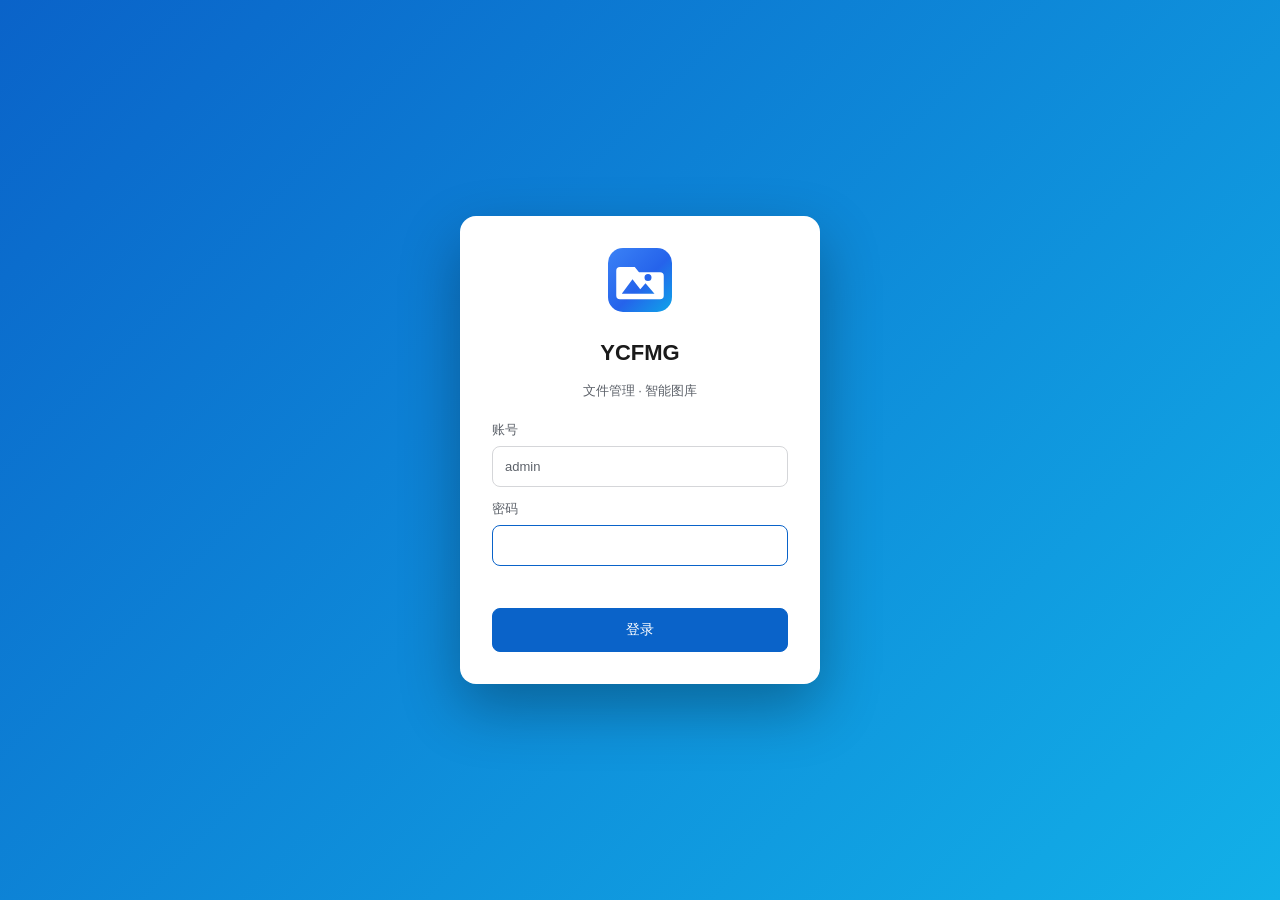
==== web/index.html @ 8258445b "release: YCFMG fmg2609.001 文件管理 + 智能图库单体应用： - Windows 式资源管理器（多选/右键/拖拽/快捷键/回收站） - 以图搜图（pHash+dHash+aH" ====
<!DOCTYPE html>
<html lang="zh-CN">
<head>
<meta charset="utf-8">
<meta name="viewport" content="width=device-width,initial-scale=1">
<meta name="color-scheme" content="light dark">
<title>YCFMG · 文件管理 + 智能图库</title>
<link rel="icon" href="img/logo.svg" type="image/svg+xml">
<link rel="stylesheet" href="css/app.css">
</head>
<body>
<svg style="display:none" xmlns="http://www.w3.org/2000/svg">
  <symbol id="i-back" viewBox="0 0 24 24"><path d="M15 5l-7 7 7 7" fill="none" stroke="currentColor" stroke-width="2" stroke-linecap="round" stroke-linejoin="round"/></symbol>
  <symbol id="i-fwd" viewBox="0 0 24 24"><path d="M9 5l7 7-7 7" fill="none" stroke="currentColor" stroke-width="2" stroke-linecap="round" stroke-linejoin="round"/></symbol>
  <symbol id="i-up" viewBox="0 0 24 24"><path d="M12 19V5M5 12l7-7 7 7" fill="none" stroke="currentColor" stroke-width="2" stroke-linecap="round" stroke-linejoin="round"/></symbol>
  <symbol id="i-refresh" viewBox="0 0 24 24"><path d="M20 12a8 8 0 1 1-2.3-5.6M20 4v5h-5" fill="none" stroke="currentColor" stroke-width="2" stroke-linecap="round" stroke-linejoin="round"/></symbol>
  <symbol id="i-folder" viewBox="0 0 24 24"><path d="M3 7a2 2 0 0 1 2-2h4l2 2h8a2 2 0 0 1 2 2v9a2 2 0 0 1-2 2H5a2 2 0 0 1-2-2z" fill="currentColor"/></symbol>
  <symbol id="i-file" viewBox="0 0 24 24"><path d="M6 2h8l5 5v15H6z" fill="currentColor" opacity=".85"/></symbol>
  <symbol id="i-image" viewBox="0 0 24 24"><rect x="3" y="4" width="18" height="16" rx="2" fill="currentColor" opacity=".8"/><circle cx="9" cy="10" r="2" fill="#fff"/><path d="M5 18l5-6 4 4 2-2 3 4z" fill="#fff"/></symbol>
  <symbol id="i-search" viewBox="0 0 24 24"><circle cx="11" cy="11" r="6" fill="none" stroke="currentColor" stroke-width="2"/><path d="M16 16l5 5" stroke="currentColor" stroke-width="2" stroke-linecap="round"/></symbol>
  <symbol id="i-upload" viewBox="0 0 24 24"><path d="M12 17V5M7 10l5-5 5 5M5 20h14" fill="none" stroke="currentColor" stroke-width="2" stroke-linecap="round" stroke-linejoin="round"/></symbol>
  <symbol id="i-download" viewBox="0 0 24 24"><path d="M12 4v12M7 11l5 5 5-5M5 20h14" fill="none" stroke="currentColor" stroke-width="2" stroke-linecap="round" stroke-linejoin="round"/></symbol>
  <symbol id="i-share" viewBox="0 0 24 24"><circle cx="18" cy="5" r="3" fill="currentColor"/><circle cx="6" cy="12" r="3" fill="currentColor"/><circle cx="18" cy="19" r="3" fill="currentColor"/><path d="M8.6 10.6l6.8-4M8.6 13.4l6.8 4" stroke="currentColor" stroke-width="1.8"/></symbol>
  <symbol id="i-trash" viewBox="0 0 24 24"><path d="M5 7h14M9 7V5h6v2M7 7l1 13h8l1-13" fill="none" stroke="currentColor" stroke-width="1.8" stroke-linecap="round"/></symbol>
  <symbol id="i-plus" viewBox="0 0 24 24"><path d="M12 5v14M5 12h14" stroke="currentColor" stroke-width="2" stroke-linecap="round"/></symbol>
  <symbol id="i-grid" viewBox="0 0 24 24"><rect x="4" y="4" width="7" height="7" rx="1" fill="currentColor"/><rect x="13" y="4" width="7" height="7" rx="1" fill="currentColor"/><rect x="4" y="13" width="7" height="7" rx="1" fill="currentColor"/><rect x="13" y="13" width="7" height="7" rx="1" fill="currentColor"/></symbol>
  <symbol id="i-list" viewBox="0 0 24 24"><path d="M4 6h16M4 12h16M4 18h16" stroke="currentColor" stroke-width="2" stroke-linecap="round"/></symbol>
  <symbol id="i-detail" viewBox="0 0 24 24"><path d="M4 6h6M4 12h6M4 18h6M14 6h6M14 12h6M14 18h6" stroke="currentColor" stroke-width="1.8" stroke-linecap="round"/></symbol>
  <symbol id="i-star" viewBox="0 0 24 24"><path d="M12 3l2.7 6 6.3.6-4.8 4.1 1.5 6.3L12 16.8 6.3 20l1.5-6.3L3 9.6 9.3 9z" fill="currentColor"/></symbol>
  <symbol id="i-settings" viewBox="0 0 24 24"><path d="M12 15.5a3.5 3.5 0 1 0 0-7 3.5 3.5 0 0 0 0 7z" fill="none" stroke="currentColor" stroke-width="1.8"/><path d="M19.4 15a1.7 1.7 0 0 0 .3 1.9l.1.1a2 2 0 1 1-2.8 2.8l-.1-.1a1.7 1.7 0 0 0-2.9 1.2 2 2 0 1 1-4 0 1.7 1.7 0 0 0-2.9-1.2l-.1.1a2 2 0 1 1-2.8-2.8l.1-.1A1.7 1.7 0 0 0 3 15a2 2 0 1 1 0-4 1.7 1.7 0 0 0 1.2-2.9l-.1-.1a2 2 0 1 1 2.8-2.8l.1.1A1.7 1.7 0 0 0 10 4.1a2 2 0 1 1 4 0 1.7 1.7 0 0 0 2.9 1.2l.1-.1a2 2 0 1 1 2.8 2.8l-.1.1A1.7 1.7 0 0 0 21 11a2 2 0 1 1 0 4 1.7 1.7 0 0 0-1.6 1z" fill="none" stroke="currentColor" stroke-width="1.5"/></symbol>
  <symbol id="i-close" viewBox="0 0 24 24"><path d="M6 6l12 12M18 6L6 18" stroke="currentColor" stroke-width="2" stroke-linecap="round"/></symbol>
  <symbol id="i-eye" viewBox="0 0 24 24"><path d="M2 12s3.6-6 10-6 10 6 10 6-3.6 6-10 6-10-6-10-6z" fill="none" stroke="currentColor" stroke-width="1.8"/><circle cx="12" cy="12" r="2.6" fill="currentColor"/></symbol>
</svg>

<div id="loginView" class="login-wrap">
  <form class="login-card" id="loginForm">
    <div class="login-logo"><img src="img/logo.svg" alt="YCFMG"></div>
    <h1 id="loginBrand">YCFMG</h1>
    <p id="loginSub">文件管理 · 智能图库</p>
    <label>账号<input id="loginUser" value="admin" autocomplete="username"></label>
    <label>密码<input id="loginPass" type="password" autocomplete="current-password" autofocus></label>
    <div class="login-err" id="loginErr"></div>
    <button class="btn primary lg" type="submit">登录</button>
  </form>
</div>

<div id="app" class="app hidden">
  <header class="titlebar">
    <div class="tb-left">
      <img class="tb-logo" src="img/logo.svg" alt="">
      <span class="tb-name">YCFMG</span>
      <nav class="menubar" id="menubar">
        <button data-menu="file">文件</button>
        <button data-menu="edit">编辑</button>
        <button data-menu="view">视图</button>
        <button data-menu="tools">工具</button>
      </nav>
    </div>
    <div class="tb-center">
      <div class="searchbox">
        <svg class="ic"><use href="#i-search"/></svg>
        <input id="globalSearch" placeholder="搜索文件、图片、标签、相机，或拖入一张图以图搜图">
        <span class="search-kind" id="searchKind">以文搜图</span>
      </div>
    </div>
    <div class="tb-right">
      <button class="icon-btn" id="btnTheme" title="切换主题"><svg><use href="#i-eye"/></svg></button>
      <button class="icon-btn" id="btnSettings" title="设置"><svg><use href="#i-settings"/></svg></button>
      <div class="user-chip" id="userChip">admin</div>
    </div>
  </header>

  <div class="toolbar">
    <div class="tb-group">
      <button class="icon-btn" id="tbBack" title="后退"><svg><use href="#i-back"/></svg></button>
      <button class="icon-btn" id="tbFwd" title="前进"><svg><use href="#i-fwd"/></svg></button>
      <button class="icon-btn" id="tbUp" title="上一级"><svg><use href="#i-up"/></svg></button>
      <button class="icon-btn" id="tbRefresh" title="刷新"><svg><use href="#i-refresh"/></svg></button>
    </div>
    <div class="tb-sep"></div>
    <div class="tb-group">
      <button class="icon-btn" id="tbNew" title="新建文件夹"><svg><use href="#i-plus"/></svg></button>
      <button class="icon-btn" id="tbUpload" title="上传"><svg><use href="#i-upload"/></svg></button>
      <button class="icon-btn" id="tbDownload" title="下载"><svg><use href="#i-download"/></svg></button>
      <button class="icon-btn" id="tbShare" title="分享"><svg><use href="#i-share"/></svg></button>
      <button class="icon-btn" id="tbDelete" title="删除"><svg><use href="#i-trash"/></svg></button>
    </div>
    <div class="tb-sep"></div>
    <div class="tb-group" id="viewSwitch">
      <button class="icon-btn" data-view="icons" title="大图标"><svg><use href="#i-grid"/></svg></button>
      <button class="icon-btn" data-view="list" title="列表"><svg><use href="#i-list"/></svg></button>
      <button class="icon-btn" data-view="details" title="详细信息"><svg><use href="#i-detail"/></svg></button>
    </div>
    <div class="tb-sep"></div>
    <div class="tb-group">
      <select id="sortSelect" class="mini-select">
        <option value="name">名称</option>
        <option value="taken">拍摄时间</option>
        <option value="mtime">修改时间</option>
        <option value="size">大小</option>
        <option value="type">类型</option>
        <option value="rating">评分</option>
      </select>
      <button class="icon-btn" id="sortDir" title="排序方向">↓</button>
    </div>
    <div class="tb-fill"></div>
    <div class="tb-group">
      <button class="chip-btn" id="btnIndex">立即索引</button>
      <span class="index-state" id="indexState"></span>
    </div>
  </div>

  <div class="addressbar">
    <button class="crumbs-toggle" id="crumbsToggle" title="展开路径">›</button>
    <div class="crumbs" id="crumbs"></div>
    <input class="addr-input hidden" id="addrInput" spellcheck="false">
  </div>

  <div class="body">
    <aside class="nav" id="nav">
      <div class="nav-section">
        <div class="nav-title">快速访问</div>
        <div class="nav-item" data-route="#/gallery"><svg class="nic"><use href="#i-image"/></svg><span>图库</span></div>
        <div class="nav-item" data-route="#/files" data-path=""><svg class="nic"><use href="#i-folder"/></svg><span>此设备</span></div>
        <div class="nav-item" data-route="#/search"><svg class="nic"><use href="#i-search"/></svg><span>搜索中心</span></div>
        <div class="nav-item" data-route="#/shares"><svg class="nic"><use href="#i-share"/></svg><span>分享管理</span></div>
        <div class="nav-item" data-route="#/trash"><svg class="nic"><use href="#i-trash"/></svg><span>回收站</span></div>
      </div>
      <div class="nav-section">
        <div class="nav-title">图库分类</div>
        <div id="navClasses"></div>
      </div>
      <div class="nav-section">
        <div class="nav-title">文件库</div>
        <div id="navLibs"></div>
      </div>
      <div class="nav-section">
        <div class="nav-title">标签</div>
        <div id="navTags"></div>
      </div>
    </aside>

    <main class="content" id="content">
      <div id="viewExplorer" class="view"></div>
      <div id="viewGallery" class="view hidden"></div>
      <div id="viewSearch" class="view hidden"></div>
      <div id="viewShares" class="view hidden"></div>
      <div id="viewSettings" class="view hidden"></div>
      <div id="viewTrash" class="view hidden"></div>
      <div id="dropHint" class="drop-hint hidden">松开以移动到此文件夹</div>
    </main>

    <aside class="details" id="details">
      <div class="details-head">详细信息</div>
      <div class="details-body" id="detailsBody">
        <div class="empty-tip">选择文件或图片查看详情</div>
      </div>
    </aside>
  </div>

  <footer class="statusbar">
    <span id="statusLeft">就绪</span>
    <span class="fill"></span>
    <span id="statusRight"></span>
  </footer>
</div>

<div id="ctxMenu" class="ctxmenu hidden"></div>
<div id="toast" class="toast"></div>
<div id="modal" class="modal-wrap hidden"><div class="modal" id="modalBox"></div></div>
<div id="lightbox" class="lightbox hidden">
  <div class="lb-bar">
    <span id="lbTitle"></span>
    <span class="fill"></span>
    <button class="btn" id="lbPrev">上一张</button>
    <button class="btn" id="lbNext">下一张</button>
    <a class="btn" id="lbDownload" href="#">下载</a>
    <button class="btn" id="lbInfo">信息</button>
    <button class="btn" id="lbClose">关闭</button>
  </div>
  <div class="lb-body" id="lbBody"><img id="lbImg" src="" alt=""></div>
</div>

<input type="file" id="filePicker" multiple hidden>
<input type="file" id="dirPicker" webkitdirectory directory multiple hidden>
<input type="file" id="imagePicker" accept="image/*" hidden>

<script src="js/api.js"></script>
<script src="js/ui.js"></script>
<script src="js/views.js"></script>
<script src="js/explorer.js"></script>
<script src="js/gallery.js"></script>
<script src="js/app.js"></script>
</body>
</html>
---- web/css/app.css ----
:root{
  --bg:#f3f3f3;--panel:#fafafa;--card:#ffffff;--fg:#1a1a1a;--muted:#5c6169;
  --line:#e4e4e6;--line2:#d5d6d9;--hover:#eaeaea;--sel:#cfe4fb;--sel-fg:#0b3d75;
  --accent:#0a63c9;--accent2:#1b8ef2;--danger:#c42b1c;--ok:#107c10;
  --shadow:0 10px 30px rgba(0,0,0,.14);--radius:8px;--nav-w:242px;--det-w:300px;
}
[data-theme="dark"]{
  --bg:#1f1f1f;--panel:#252525;--card:#2b2b2b;--fg:#eaeaea;--muted:#a0a4ab;
  --line:#3a3a3a;--line2:#454545;--hover:#333333;--sel:#0d3a63;--sel-fg:#d6e9ff;
  --accent:#2b8cf0;--accent2:#4aa8ff;--danger:#ff6b5e;--ok:#6ccb5f;
  --shadow:0 10px 30px rgba(0,0,0,.45);
}
*{box-sizing:border-box}
html,body{height:100%}
body{margin:0;background:var(--bg);color:var(--fg);font:14px/1.5 -apple-system,BlinkMacSystemFont,"Segoe UI","PingFang SC","Microsoft YaHei",sans-serif;overflow:hidden}
button,input,select{font:inherit;color:inherit}
a{color:inherit;text-decoration:none}
.hidden{display:none !important}

/* 登录 */
.login-wrap{height:100vh;display:grid;place-items:center;background:linear-gradient(135deg,#0a63c9,#12b0e8)}
.login-card{width:360px;background:var(--card);border-radius:16px;padding:32px;box-shadow:0 24px 60px rgba(0,0,0,.3);display:flex;flex-direction:column;gap:12px;text-align:center}
.login-logo img{width:64px;height:64px}
.login-card h1{margin:6px 0 0;font-size:22px}
.login-card p{margin:0 0 8px;color:var(--muted);font-size:13px}
.login-card label{display:flex;flex-direction:column;gap:6px;text-align:left;font-size:13px;color:var(--muted)}
.login-card input{padding:10px 12px;border:1px solid var(--line2);border-radius:8px;background:transparent;outline:none}
.login-card input:focus{border-color:var(--accent)}
.login-err{color:var(--danger);font-size:13px;min-height:18px}

/* 布局 */
.app{height:100vh;display:flex;flex-direction:column}
.titlebar{height:46px;display:flex;align-items:center;gap:14px;padding:0 12px;background:var(--panel);border-bottom:1px solid var(--line)}
.tb-left{display:flex;align-items:center;gap:12px}
.tb-logo{width:24px;height:24px}
.tb-name{font-weight:700;letter-spacing:.4px}
.menubar{display:flex;gap:2px;margin-left:6px}
.menubar button{background:none;border:0;padding:6px 10px;border-radius:6px;cursor:pointer;color:var(--fg)}
.menubar button:hover{background:var(--hover)}
.tb-center{flex:1;display:flex;justify-content:center}
.searchbox{display:flex;align-items:center;gap:8px;width:min(620px,60vw);height:32px;padding:0 10px;background:var(--card);border:1px solid var(--line2);border-radius:8px}
.searchbox .ic{width:16px;height:16px;color:var(--muted)}
.searchbox input{flex:1;border:0;background:transparent;outline:none}
.search-kind{font-size:12px;color:var(--muted);border-left:1px solid var(--line2);padding-left:8px;cursor:pointer;white-space:nowrap}
.tb-right{display:flex;align-items:center;gap:8px}
.user-chip{padding:4px 10px;border-radius:999px;background:var(--hover);font-size:12.5px;cursor:pointer}

.toolbar{height:46px;display:flex;align-items:center;gap:8px;padding:0 10px;background:var(--panel);border-bottom:1px solid var(--line)}
.tb-group{display:flex;align-items:center;gap:2px}
.tb-sep{width:1px;height:22px;background:var(--line2)}
.tb-fill{flex:1}
.icon-btn{width:32px;height:32px;display:grid;place-items:center;background:none;border:1px solid transparent;border-radius:7px;cursor:pointer;color:var(--fg)}
.icon-btn svg{width:17px;height:17px}
.icon-btn:hover{background:var(--hover);border-color:var(--line2)}
.icon-btn.active{background:var(--sel);color:var(--sel-fg)}
.chip-btn{padding:6px 12px;border:1px solid var(--line2);background:var(--card);border-radius:8px;cursor:pointer;font-size:13px}
.chip-btn:hover{border-color:var(--accent);color:var(--accent)}
.mini-select{padding:5px 8px;border:1px solid var(--line2);background:var(--card);border-radius:7px;font-size:13px;outline:none}
.index-state{font-size:12px;color:var(--muted);max-width:280px;overflow:hidden;text-overflow:ellipsis;white-space:nowrap}

.addressbar{height:38px;display:flex;align-items:center;gap:6px;padding:0 10px;background:var(--card);border-bottom:1px solid var(--line)}
.crumbs-toggle{width:24px;height:24px;border:0;background:none;cursor:pointer;color:var(--muted);border-radius:5px}
.crumbs-toggle:hover{background:var(--hover)}
.crumbs{flex:1;display:flex;align-items:center;gap:2px;overflow:hidden;white-space:nowrap}
.crumbs .c{padding:4px 8px;border-radius:6px;cursor:pointer;font-size:13px}
.crumbs .c:hover{background:var(--hover)}
.crumbs .sep{color:var(--muted);font-size:12px}
.addr-input{flex:1;padding:6px 10px;border:1px solid var(--accent);border-radius:7px;background:var(--card);outline:none}

.body{flex:1;display:flex;min-height:0}
.nav{width:var(--nav-w);flex:0 0 var(--nav-w);background:var(--panel);border-right:1px solid var(--line);overflow:auto;padding:8px 6px}
.nav-section{margin-bottom:12px}
.nav-title{font-size:11.5px;text-transform:uppercase;letter-spacing:.6px;color:var(--muted);padding:6px 10px}
.nav-item{display:flex;align-items:center;gap:9px;padding:7px 10px;border-radius:7px;cursor:pointer;font-size:13.5px;user-select:none}
.nav-item:hover{background:var(--hover)}
.nav-item.active{background:var(--sel);color:var(--sel-fg)}
.nav-item .nic{width:16px;height:16px;flex:0 0 16px;color:var(--accent)}
.nav-item .cnt{margin-left:auto;font-size:11.5px;color:var(--muted)}
.nav-item .dot{width:10px;height:10px;border-radius:3px;flex:0 0 10px}
.nav-empty{color:var(--muted);font-size:12.5px;padding:4px 10px}

.content{flex:1;min-width:0;position:relative;overflow:auto;background:var(--card)}
.details{width:var(--det-w);flex:0 0 var(--det-w);background:var(--panel);border-left:1px solid var(--line);overflow:auto}
.details-head{padding:10px 14px;font-size:12.5px;color:var(--muted);border-bottom:1px solid var(--line)}
.details-body{padding:12px 14px}
.empty-tip{color:var(--muted);font-size:13px;text-align:center;padding:30px 0}
.kv{display:flex;gap:8px;font-size:13px;padding:4px 0;border-bottom:1px dashed var(--line)}
.kv b{font-weight:600;color:var(--muted);flex:0 0 84px}
.kv span{flex:1;word-break:break-all}
.det-preview{width:100%;border-radius:8px;margin-bottom:10px;background:var(--hover)}

/* 文件视图 */
.view{padding:10px 12px 40px}
.files-grid{display:grid;grid-template-columns:repeat(auto-fill,minmax(108px,1fr));gap:6px}
.tile{display:flex;flex-direction:column;align-items:center;gap:6px;padding:10px 6px;border-radius:8px;cursor:default;text-align:center;user-select:none;border:1px solid transparent}
.tile:hover{background:var(--hover)}
.tile.sel{background:var(--sel);border-color:var(--accent)}
.tile .thumb{width:74px;height:74px;object-fit:cover;border-radius:6px;background:var(--hover);display:grid;place-items:center;overflow:hidden}
.tile .thumb svg{width:44px;height:44px;color:var(--accent)}
.tile .nm{font-size:12.5px;line-height:1.35;max-width:110px;overflow:hidden;display:-webkit-box;-webkit-line-clamp:2;-webkit-box-orient:vertical;word-break:break-all}
.files-list{display:flex;flex-direction:column}
.row{display:grid;grid-template-columns:28px 1fr 110px 160px 90px;align-items:center;gap:8px;padding:7px 10px;border-radius:7px;cursor:default;user-select:none;font-size:13.5px}
.row:hover{background:var(--hover)}
.row.sel{background:var(--sel);color:var(--sel-fg)}
.row .ico{width:20px;height:20px;color:var(--accent)}
.row .nm{overflow:hidden;text-overflow:ellipsis;white-space:nowrap}
.row .muted{color:var(--muted);font-size:12.5px;overflow:hidden;text-overflow:ellipsis;white-space:nowrap}
.head-row{position:sticky;top:0;z-index:5;background:var(--card);border-bottom:1px solid var(--line);font-weight:600;color:var(--muted);cursor:pointer}
.files-tiles{display:grid;grid-template-columns:repeat(auto-fill,minmax(220px,1fr));gap:6px}
.tile-wide{display:flex;align-items:center;gap:10px;padding:8px 10px;border-radius:8px;cursor:default;user-select:none}
.tile-wide:hover{background:var(--hover)}
.tile-wide.sel{background:var(--sel)}
.tile-wide .thumb{width:52px;height:52px;border-radius:6px;object-fit:cover;background:var(--hover);display:grid;place-items:center}
.tile-wide .thumb svg{width:26px;height:26px;color:var(--accent)}
.tile-wide .meta{min-width:0;display:flex;flex-direction:column;gap:2px}
.tile-wide .meta .nm{font-size:13px;overflow:hidden;text-overflow:ellipsis;white-space:nowrap}
.tile-wide .meta .sub{font-size:11.5px;color:var(--muted)}

/* 图库 */
.gal-head{display:flex;align-items:center;gap:8px;flex-wrap:wrap;padding:4px 2px 14px}
.gal-head .chip{padding:5px 12px;border:1px solid var(--line2);border-radius:999px;background:var(--panel);cursor:pointer;font-size:12.5px}
.gal-head .chip.on{background:var(--accent);border-color:var(--accent);color:#fff}
.gal-day{margin-bottom:22px}
.gal-day h3{margin:0 0 10px;font-size:14px;color:var(--muted);font-weight:600;display:flex;align-items:center;gap:8px}
.gal-day h3:after{content:"";flex:1;height:1px;background:var(--line)}
.waterfall{columns:6 160px;column-gap:8px}
@media(max-width:1500px){.waterfall{columns:5 150px}}
@media(max-width:1200px){.waterfall{columns:4 140px}}
@media(max-width:900px){.waterfall{columns:3 120px}}
@media(max-width:640px){.waterfall{columns:2 110px}}
.cell{break-inside:avoid;margin-bottom:8px;border-radius:8px;overflow:hidden;background:var(--hover);cursor:pointer;position:relative}
.cell img{display:block;width:100%;height:auto;min-height:60px}
.cell .cap{position:absolute;left:0;right:0;bottom:0;padding:5px 7px;font-size:11.5px;color:#fff;background:linear-gradient(transparent,rgba(0,0,0,.65));opacity:0;transition:.18s;white-space:nowrap;overflow:hidden;text-overflow:ellipsis}
.cell:hover .cap{opacity:1}
.cell.sel{outline:3px solid var(--accent);outline-offset:-3px}
.cell .badge{position:absolute;left:6px;top:6px;font-size:11px;background:rgba(0,0,0,.55);color:#fff;padding:2px 6px;border-radius:999px}

/* 通用组件 */
.ctxmenu{position:fixed;z-index:200;min-width:190px;background:var(--card);border:1px solid var(--line2);border-radius:9px;box-shadow:var(--shadow);padding:5px}
.ctxmenu button{display:flex;align-items:center;gap:9px;width:100%;padding:7px 11px;border:0;background:none;border-radius:6px;cursor:pointer;font-size:13.5px;text-align:left}
.ctxmenu button:hover{background:var(--hover)}
.ctxmenu button.danger{color:var(--danger)}
.ctxmenu .sep{height:1px;background:var(--line);margin:4px 6px}
.ctxmenu .ic{width:15px;height:15px;color:var(--muted)}
.toast{position:fixed;left:50%;bottom:36px;transform:translate(-50%,20px);background:#111;color:#fff;padding:10px 18px;border-radius:9px;font-size:13.5px;opacity:0;pointer-events:none;transition:.25s;z-index:300}
.toast.on{opacity:1;transform:translate(-50%,0)}
.modal-wrap{position:fixed;inset:0;background:rgba(0,0,0,.42);display:grid;place-items:center;z-index:250}
.modal{background:var(--card);border-radius:12px;box-shadow:var(--shadow);min-width:380px;max-width:min(720px,92vw);max-height:86vh;overflow:auto;padding:20px}
.modal h2{margin:0 0 14px;font-size:17px}
.modal .field{display:flex;flex-direction:column;gap:6px;margin-bottom:12px;font-size:13px;color:var(--muted)}
.modal .field input,.modal .field select,.modal .field textarea{padding:9px 11px;border:1px solid var(--line2);border-radius:8px;background:transparent;outline:none;color:var(--fg)}
.modal .field input:focus{border-color:var(--accent)}
.modal .actions{display:flex;justify-content:flex-end;gap:8px;margin-top:16px}
.btn{padding:8px 15px;border:1px solid var(--line2);background:var(--card);border-radius:8px;cursor:pointer;font-size:13.5px}
.btn:hover{border-color:var(--accent);color:var(--accent)}
.btn.primary{background:var(--accent);border-color:var(--accent);color:#fff}
.btn.primary:hover{background:var(--accent2)}
.btn.lg{padding:11px 16px;width:100%;justify-content:center}
.btn.danger{border-color:var(--danger);color:var(--danger)}
.lightbox{position:fixed;inset:0;background:rgba(0,0,0,.92);z-index:260;display:flex;flex-direction:column}
.lb-bar{display:flex;align-items:center;gap:10px;padding:10px 14px;color:#eee}
.lb-bar .fill{flex:1}
.lb-bar .btn{background:#1c1c1c;border-color:#333;color:#eee}
.lb-body{flex:1;display:grid;place-items:center;padding:0 20px 24px;overflow:auto}
.lb-body img{max-width:100%;max-height:100%;border-radius:6px}
.drop-hint{position:absolute;inset:12px;border:2px dashed var(--accent);border-radius:12px;display:grid;place-items:center;color:var(--accent);font-size:15px;background:rgba(10,99,201,.07);pointer-events:none}
.progress{height:6px;border-radius:999px;background:var(--hover);overflow:hidden;margin-top:8px}
.progress i{display:block;height:100%;background:var(--accent);width:0;transition:.3s}
.badge-ok{color:var(--ok)}.badge-danger{color:var(--danger)}
.share-card{display:flex;gap:14px;padding:14px;border:1px solid var(--line);border-radius:11px;margin-bottom:10px;background:var(--card);align-items:center}
.share-card .cover{width:88px;height:66px;border-radius:8px;object-fit:cover;background:var(--hover);flex:0 0 88px;display:grid;place-items:center}
.share-card .info{flex:1;min-width:0}
.share-card .info h4{margin:0 0 4px;font-size:14.5px;overflow:hidden;text-overflow:ellipsis;white-space:nowrap}
.share-card .info p{margin:0;color:var(--muted);font-size:12.5px}
.share-card .ops{display:flex;flex-direction:column;gap:6px}
.link-row{display:flex;align-items:center;gap:8px;padding:7px 9px;border:1px solid var(--line);border-radius:8px;margin-bottom:6px;font-size:12.5px}
.link-row .u{flex:1;overflow:hidden;text-overflow:ellipsis;white-space:nowrap;color:var(--accent)}
.link-row .tag{font-size:11px;padding:1px 7px;border-radius:999px;background:var(--hover);color:var(--muted)}
.settings-grid{display:grid;grid-template-columns:repeat(auto-fit,minmax(320px,1fr));gap:16px}
.panel{border:1px solid var(--line);border-radius:11px;padding:16px;background:var(--card)}
.panel h3{margin:0 0 12px;font-size:15px}
.stat-grid{display:grid;grid-template-columns:repeat(auto-fill,minmax(150px,1fr));gap:10px}
.stat{padding:14px;border:1px solid var(--line);border-radius:10px;background:var(--panel)}
.stat .k{font-size:12px;color:var(--muted)}
.stat .v{font-size:20px;font-weight:700;margin-top:4px}
.empty-big{display:grid;place-items:center;gap:10px;padding:70px 0;color:var(--muted)}
@media(max-width:1080px){.details{display:none}}
@media(max-width:820px){.nav{width:190px;flex-basis:190px}.menubar{display:none}}
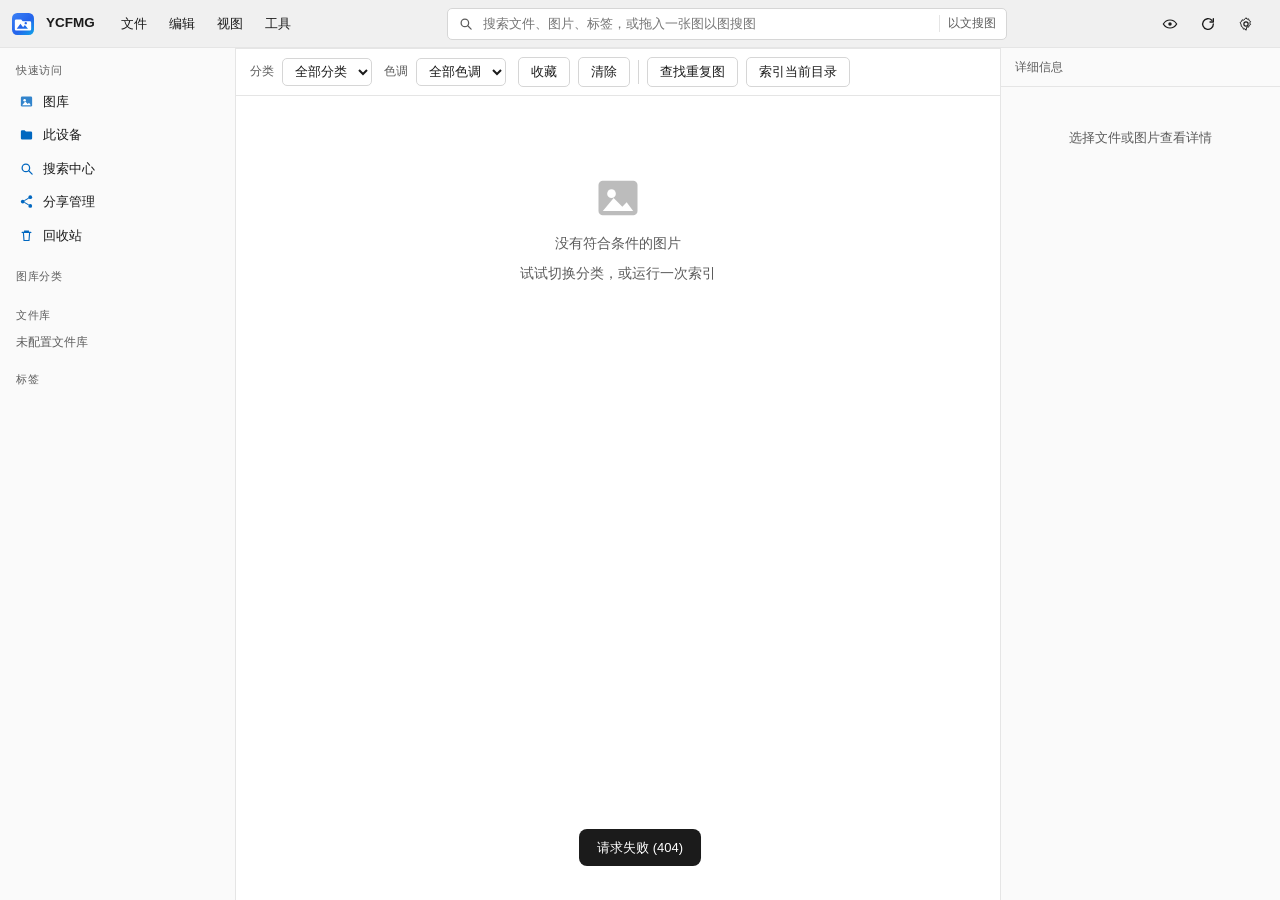
==== commit 2679221a: "feat(ui): 文件管理改用 Windows 资源管理器样式，取消登录，仅保留飞牛 fpk（fmg2609.005） UI - 移植 YCNAS 的资源管理器样式（fx- 结构）：地址行 44 /" ====
--- a/web/index.html
+++ b/web/index.html
@@ -7,6 +7,7 @@
 <title>YCFMG · 文件管理 + 智能图库</title>
 <link rel="icon" href="img/logo.svg" type="image/svg+xml">
 <link rel="stylesheet" href="css/app.css">
+<link rel="stylesheet" href="css/explorer.css">
 </head>
 <body>
 <svg style="display:none" xmlns="http://www.w3.org/2000/svg">
@@ -26,24 +27,24 @@
   <symbol id="i-grid" viewBox="0 0 24 24"><rect x="4" y="4" width="7" height="7" rx="1" fill="currentColor"/><rect x="13" y="4" width="7" height="7" rx="1" fill="currentColor"/><rect x="4" y="13" width="7" height="7" rx="1" fill="currentColor"/><rect x="13" y="13" width="7" height="7" rx="1" fill="currentColor"/></symbol>
   <symbol id="i-list" viewBox="0 0 24 24"><path d="M4 6h16M4 12h16M4 18h16" stroke="currentColor" stroke-width="2" stroke-linecap="round"/></symbol>
   <symbol id="i-detail" viewBox="0 0 24 24"><path d="M4 6h6M4 12h6M4 18h6M14 6h6M14 12h6M14 18h6" stroke="currentColor" stroke-width="1.8" stroke-linecap="round"/></symbol>
+  <symbol id="i-tiles" viewBox="0 0 24 24"><rect x="3" y="5" width="8" height="6" rx="1" fill="currentColor"/><rect x="13" y="5" width="8" height="6" rx="1" fill="currentColor"/><rect x="3" y="13" width="8" height="6" rx="1" fill="currentColor"/><rect x="13" y="13" width="8" height="6" rx="1" fill="currentColor"/></symbol>
   <symbol id="i-star" viewBox="0 0 24 24"><path d="M12 3l2.7 6 6.3.6-4.8 4.1 1.5 6.3L12 16.8 6.3 20l1.5-6.3L3 9.6 9.3 9z" fill="currentColor"/></symbol>
-  <symbol id="i-settings" viewBox="0 0 24 24"><path d="M12 15.5a3.5 3.5 0 1 0 0-7 3.5 3.5 0 0 0 0 7z" fill="none" stroke="currentColor" stroke-width="1.8"/><path d="M19.4 15a1.7 1.7 0 0 0 .3 1.9l.1.1a2 2 0 1 1-2.8 2.8l-.1-.1a1.7 1.7 0 0 0-2.9 1.2 2 2 0 1 1-4 0 1.7 1.7 0 0 0-2.9-1.2l-.1.1a2 2 0 1 1-2.8-2.8l.1-.1A1.7 1.7 0 0 0 3 15a2 2 0 1 1 0-4 1.7 1.7 0 0 0 1.2-2.9l-.1-.1a2 2 0 1 1 2.8-2.8l.1.1A1.7 1.7 0 0 0 10 4.1a2 2 0 1 1 4 0 1.7 1.7 0 0 0 2.9 1.2l.1-.1a2 2 0 1 1 2.8 2.8l-.1.1A1.7 1.7 0 0 0 21 11a2 2 0 1 1 0 4 1.7 1.7 0 0 0-1.6 1z" fill="none" stroke="currentColor" stroke-width="1.5"/></symbol>
+  <symbol id="i-settings" viewBox="0 0 24 24"><circle cx="12" cy="12" r="3.2" fill="none" stroke="currentColor" stroke-width="1.8"/><path d="M12 2.6l1.4 2.2 2.6-.5.6 2.6 2.3 1.3-1.3 2.3 1.3 2.3-2.3 1.3-.6 2.6-2.6-.5L12 21.4l-1.4-2.2-2.6.5-.6-2.6-2.3-1.3L4.4 12 3.1 9.7l2.3-1.3.6-2.6 2.6.5z" fill="none" stroke="currentColor" stroke-width="1.4"/></symbol>
   <symbol id="i-close" viewBox="0 0 24 24"><path d="M6 6l12 12M18 6L6 18" stroke="currentColor" stroke-width="2" stroke-linecap="round"/></symbol>
   <symbol id="i-eye" viewBox="0 0 24 24"><path d="M2 12s3.6-6 10-6 10 6 10 6-3.6 6-10 6-10-6-10-6z" fill="none" stroke="currentColor" stroke-width="1.8"/><circle cx="12" cy="12" r="2.6" fill="currentColor"/></symbol>
+  <symbol id="i-sort" viewBox="0 0 24 24"><path d="M8 5l0 14M4 9l4-4 4 4M16 19l0-14M12 15l4 4 4-4" fill="none" stroke="currentColor" stroke-width="1.8" stroke-linecap="round"/></symbol>
 </svg>
 
-<div id="loginView" class="login-wrap">
+<!-- 登录已取消：直接进入主界面 -->
+<div id="loginView" class="login-wrap hidden">
   <form class="login-card" id="loginForm">
-    <div class="login-logo"><img src="img/logo.svg" alt="YCFMG"></div>
     <h1 id="loginBrand">YCFMG</h1>
-    <p id="loginSub">文件管理 · 智能图库</p>
-    <label>账号<input id="loginUser" value="admin" autocomplete="username"></label>
-    <label>密码<input id="loginPass" type="password" autocomplete="current-password" autofocus></label>
+    <label>账号<input id="loginUser" value="admin"></label>
+    <label>密码<input id="loginPass" type="password"></label>
     <div class="login-err" id="loginErr"></div>
     <button class="btn primary lg" type="submit">登录</button>
   </form>
 </div>
-
 <div id="app" class="app hidden">
   <header class="titlebar">
     <div class="tb-left">
@@ -59,62 +60,17 @@
     <div class="tb-center">
       <div class="searchbox">
         <svg class="ic"><use href="#i-search"/></svg>
-        <input id="globalSearch" placeholder="搜索文件、图片、标签、相机，或拖入一张图以图搜图">
+        <input id="globalSearch" placeholder="搜索文件、图片、标签，或拖入一张图以图搜图">
         <span class="search-kind" id="searchKind">以文搜图</span>
       </div>
     </div>
     <div class="tb-right">
       <button class="icon-btn" id="btnTheme" title="切换主题"><svg><use href="#i-eye"/></svg></button>
+      <button class="icon-btn" id="btnIndex" title="立即索引当前目录"><svg><use href="#i-refresh"/></svg></button>
       <button class="icon-btn" id="btnSettings" title="设置"><svg><use href="#i-settings"/></svg></button>
-      <div class="user-chip" id="userChip">admin</div>
+      <span class="index-state" id="indexState"></span>
     </div>
   </header>
-
-  <div class="toolbar">
-    <div class="tb-group">
-      <button class="icon-btn" id="tbBack" title="后退"><svg><use href="#i-back"/></svg></button>
-      <button class="icon-btn" id="tbFwd" title="前进"><svg><use href="#i-fwd"/></svg></button>
-      <button class="icon-btn" id="tbUp" title="上一级"><svg><use href="#i-up"/></svg></button>
-      <button class="icon-btn" id="tbRefresh" title="刷新"><svg><use href="#i-refresh"/></svg></button>
-    </div>
-    <div class="tb-sep"></div>
-    <div class="tb-group">
-      <button class="icon-btn" id="tbNew" title="新建文件夹"><svg><use href="#i-plus"/></svg></button>
-      <button class="icon-btn" id="tbUpload" title="上传"><svg><use href="#i-upload"/></svg></button>
-      <button class="icon-btn" id="tbDownload" title="下载"><svg><use href="#i-download"/></svg></button>
-      <button class="icon-btn" id="tbShare" title="分享"><svg><use href="#i-share"/></svg></button>
-      <button class="icon-btn" id="tbDelete" title="删除"><svg><use href="#i-trash"/></svg></button>
-    </div>
-    <div class="tb-sep"></div>
-    <div class="tb-group" id="viewSwitch">
-      <button class="icon-btn" data-view="icons" title="大图标"><svg><use href="#i-grid"/></svg></button>
-      <button class="icon-btn" data-view="list" title="列表"><svg><use href="#i-list"/></svg></button>
-      <button class="icon-btn" data-view="details" title="详细信息"><svg><use href="#i-detail"/></svg></button>
-    </div>
-    <div class="tb-sep"></div>
-    <div class="tb-group">
-      <select id="sortSelect" class="mini-select">
-        <option value="name">名称</option>
-        <option value="taken">拍摄时间</option>
-        <option value="mtime">修改时间</option>
-        <option value="size">大小</option>
-        <option value="type">类型</option>
-        <option value="rating">评分</option>
-      </select>
-      <button class="icon-btn" id="sortDir" title="排序方向">↓</button>
-    </div>
-    <div class="tb-fill"></div>
-    <div class="tb-group">
-      <button class="chip-btn" id="btnIndex">立即索引</button>
-      <span class="index-state" id="indexState"></span>
-    </div>
-  </div>
-
-  <div class="addressbar">
-    <button class="crumbs-toggle" id="crumbsToggle" title="展开路径">›</button>
-    <div class="crumbs" id="crumbs"></div>
-    <input class="addr-input hidden" id="addrInput" spellcheck="false">
-  </div>
 
   <div class="body">
     <aside class="nav" id="nav">
@@ -141,8 +97,80 @@
     </aside>
 
     <main class="content" id="content">
-      <div id="viewExplorer" class="view"></div>
-      <div id="viewGallery" class="view hidden"></div>
+      <div id="viewExplorer" class="view view-fx">
+        <div class="fx">
+          <div class="fx-addr">
+            <button class="fx-icon-btn" id="tbBack" title="后退"><svg width="16" height="16"><use href="#i-back"/></svg></button>
+            <button class="fx-icon-btn fx-flip" id="tbFwd" title="前进"><svg width="16" height="16"><use href="#i-back"/></svg></button>
+            <button class="fx-icon-btn" id="tbUp" title="上一级"><svg width="16" height="16"><use href="#i-up"/></svg></button>
+            <button class="fx-icon-btn" id="tbRefresh" title="刷新"><svg width="16" height="16"><use href="#i-refresh"/></svg></button>
+            <div class="fx-addr-field">
+              <svg width="14" height="14"><use href="#i-folder"/></svg>
+              <div class="fx-crumbs" id="crumbs"></div>
+            </div>
+            <div class="fx-search">
+              <svg width="14" height="14"><use href="#i-search"/></svg>
+              <input id="addrInput" class="fx-search-input" spellcheck="false" placeholder="输入路径后回车">
+            </div>
+          </div>
+
+          <div class="fx-cmdbar">
+            <button class="fx-cmd" id="tbNew" title="新建文件夹"><svg width="16" height="16"><use href="#i-plus"/></svg><span class="fx-cmd-foot"><span class="fx-cmd-label">新建</span></span></button>
+            <button class="fx-cmd" id="tbUpload" title="上传文件"><svg width="16" height="16"><use href="#i-upload"/></svg><span class="fx-cmd-foot"><span class="fx-cmd-label">上传</span></span></button>
+            <button class="fx-cmd" id="tbDownload" title="下载所选"><svg width="16" height="16"><use href="#i-download"/></svg><span class="fx-cmd-foot"><span class="fx-cmd-label">下载</span></span></button>
+            <button class="fx-cmd" id="tbShare" title="分享所选"><svg width="16" height="16"><use href="#i-share"/></svg><span class="fx-cmd-foot"><span class="fx-cmd-label">分享</span></span></button>
+            <button class="fx-cmd" id="tbDelete" title="删除所选"><svg width="16" height="16"><use href="#i-trash"/></svg><span class="fx-cmd-foot"><span class="fx-cmd-label">删除</span></span></button>
+            <span class="fx-div"></span>
+            <button class="fx-cmd" id="tbIndex" title="为当前目录建立索引"><svg width="16" height="16"><use href="#i-refresh"/></svg><span class="fx-cmd-foot"><span class="fx-cmd-label">索引</span></span></button>
+            <span class="fx-spacer"></span>
+            <span class="tb-group" id="viewSwitch">
+              <button class="fx-icon-btn" data-view="icons" title="大图标"><svg width="15" height="15"><use href="#i-grid"/></svg></button>
+              <button class="fx-icon-btn" data-view="tiles" title="平铺"><svg width="15" height="15"><use href="#i-tiles"/></svg></button>
+              <button class="fx-icon-btn" data-view="list" title="列表"><svg width="15" height="15"><use href="#i-list"/></svg></button>
+              <button class="fx-icon-btn" data-view="details" title="详细信息"><svg width="15" height="15"><use href="#i-detail"/></svg></button>
+            </span>
+            <select id="sortSelect" class="mini-select" style="margin-left:8px">
+              <option value="name">名称</option>
+              <option value="taken">拍摄时间</option>
+              <option value="mtime">修改时间</option>
+              <option value="size">大小</option>
+              <option value="type">类型</option>
+              <option value="rating">评分</option>
+            </select>
+            <button class="fx-icon-btn" id="sortDir" title="排序方向"><svg width="15" height="15"><use href="#i-sort"/></svg></button>
+          </div>
+
+          <div class="fx-content" id="fxContent">
+            <div class="fx-cols" id="fxCols"></div>
+            <div class="fx-rows" id="fxRows"></div>
+          </div>
+
+          <div class="fx-status">
+            <span id="statusLeft">就绪</span>
+            <span class="fx-spacer"></span>
+            <span id="statusRight"></span>
+          </div>
+        </div>
+      </div>
+
+      <div id="viewGallery" class="view view-fx hidden">
+        <div class="fx">
+          <div class="fx-cmdbar">
+            <span class="fx-cmd-label" style="padding:0 6px;color:var(--muted)">分类</span>
+            <select id="filterClassify" class="mini-select"><option value="">全部分类</option></select>
+            <span class="fx-cmd-label" style="padding:0 6px 0 10px;color:var(--muted)">色调</span>
+            <select id="filterColor" class="mini-select"><option value="">全部色调</option></select>
+            <button class="chip-btn" id="filterFav" style="margin-left:10px">收藏</button>
+            <button class="chip-btn" id="filterClear" style="margin-left:6px">清除</button>
+            <span class="fx-div"></span>
+            <button class="chip-btn" id="galDuplicate">查找重复图</button>
+            <button class="chip-btn" id="galIndex" style="margin-left:6px">索引当前目录</button>
+            <span class="fx-spacer"></span>
+            <span id="galCount" class="index-state"></span>
+          </div>
+          <div class="fx-rows" id="galRows" style="padding:12px"></div>
+        </div>
+      </div>
       <div id="viewSearch" class="view hidden"></div>
       <div id="viewShares" class="view hidden"></div>
       <div id="viewSettings" class="view hidden"></div>
@@ -157,12 +185,6 @@
       </div>
     </aside>
   </div>
-
-  <footer class="statusbar">
-    <span id="statusLeft">就绪</span>
-    <span class="fill"></span>
-    <span id="statusRight"></span>
-  </footer>
 </div>
 
 <div id="ctxMenu" class="ctxmenu hidden"></div>
@@ -187,6 +209,7 @@
 
 <script src="js/api.js"></script>
 <script src="js/ui.js"></script>
+<script src="js/update.js"></script>
 <script src="js/views.js"></script>
 <script src="js/explorer.js"></script>
 <script src="js/gallery.js"></script>
--- a/web/css/app.css
+++ b/web/css/app.css
@@ -1,188 +1,188 @@
+/* YCFMG 主样式：视觉与尺寸对齐 YCNAS 的 Windows 11 资源管理器规范
+   令牌：--surface / --ink / --line / --accent / --radius
+   尺寸：地址行 44、命令栏 48、列头 32、数据行 34、状态栏 28 */
 :root{
-  --bg:#f3f3f3;--panel:#fafafa;--card:#ffffff;--fg:#1a1a1a;--muted:#5c6169;
-  --line:#e4e4e6;--line2:#d5d6d9;--hover:#eaeaea;--sel:#cfe4fb;--sel-fg:#0b3d75;
-  --accent:#0a63c9;--accent2:#1b8ef2;--danger:#c42b1c;--ok:#107c10;
-  --shadow:0 10px 30px rgba(0,0,0,.14);--radius:8px;--nav-w:242px;--det-w:300px;
+  --radius:8px;--radius-sm:5px;
+  --shadow-1:0 1px 2px rgba(0,0,0,.07);--shadow-2:0 12px 32px rgba(0,0,0,.16);
+  --bg:#f3f3f3;--surface:#ffffff;--surface-2:#fafafa;--surface-3:#f0f0f0;
+  --ink:#1b1b1b;--muted:#5c5c5c;--line:#e5e5e5;--line-strong:#d6d6d6;
+  --accent:#0067c0;--accent-soft:#e8f1fb;--accent-ink:#ffffff;
+  --ok:#0f7b0f;--warn:#9d5d00;--danger:#c42b1c;
+  --hover:color-mix(in srgb,var(--ink) 7%,transparent);
+  --sel:var(--accent-soft);--sel-ink:var(--ink);
+  --nav-w:236px;--det-w:280px;
+  --font:-apple-system,BlinkMacSystemFont,"Segoe UI Variable Display","Segoe UI","PingFang SC","Microsoft YaHei","Noto Sans SC",sans-serif;
 }
-[data-theme="dark"]{
-  --bg:#1f1f1f;--panel:#252525;--card:#2b2b2b;--fg:#eaeaea;--muted:#a0a4ab;
-  --line:#3a3a3a;--line2:#454545;--hover:#333333;--sel:#0d3a63;--sel-fg:#d6e9ff;
-  --accent:#2b8cf0;--accent2:#4aa8ff;--danger:#ff6b5e;--ok:#6ccb5f;
-  --shadow:0 10px 30px rgba(0,0,0,.45);
+html[data-theme="dark"]{
+  --bg:#1f1f1f;--surface:#272727;--surface-2:#2b2b2b;--surface-3:#323232;
+  --ink:#eeeeee;--muted:#a6a6a6;--line:#3a3a3a;--line-strong:#4a4a4a;
+  --accent:#4cc2ff;--accent-soft:#0d3a5c;--accent-ink:#0b1a24;
+  --hover:color-mix(in srgb,var(--ink) 9%,transparent);
+  --shadow-2:0 12px 32px rgba(0,0,0,.5);
 }
 *{box-sizing:border-box}
 html,body{height:100%}
-body{margin:0;background:var(--bg);color:var(--fg);font:14px/1.5 -apple-system,BlinkMacSystemFont,"Segoe UI","PingFang SC","Microsoft YaHei",sans-serif;overflow:hidden}
+body{margin:0;background:var(--bg);color:var(--ink);font:14px/1.5 var(--font);overflow:hidden;font-size:13.5px}
 button,input,select{font:inherit;color:inherit}
-a{color:inherit;text-decoration:none}
+a{color:var(--accent);text-decoration:none}
 .hidden{display:none !important}
 
-/* 登录 */
-.login-wrap{height:100vh;display:grid;place-items:center;background:linear-gradient(135deg,#0a63c9,#12b0e8)}
-.login-card{width:360px;background:var(--card);border-radius:16px;padding:32px;box-shadow:0 24px 60px rgba(0,0,0,.3);display:flex;flex-direction:column;gap:12px;text-align:center}
-.login-logo img{width:64px;height:64px}
-.login-card h1{margin:6px 0 0;font-size:22px}
-.login-card p{margin:0 0 8px;color:var(--muted);font-size:13px}
-.login-card label{display:flex;flex-direction:column;gap:6px;text-align:left;font-size:13px;color:var(--muted)}
-.login-card input{padding:10px 12px;border:1px solid var(--line2);border-radius:8px;background:transparent;outline:none}
-.login-card input:focus{border-color:var(--accent)}
-.login-err{color:var(--danger);font-size:13px;min-height:18px}
+/* 登录已取消：保留容器以免旧缓存报错 */
+.login-wrap{display:none}
 
 /* 布局 */
 .app{height:100vh;display:flex;flex-direction:column}
-.titlebar{height:46px;display:flex;align-items:center;gap:14px;padding:0 12px;background:var(--panel);border-bottom:1px solid var(--line)}
+.titlebar{height:var(--topbar,48px);display:flex;align-items:center;gap:14px;padding:0 12px;background:var(--surface-3);border-bottom:1px solid var(--line)}
 .tb-left{display:flex;align-items:center;gap:12px}
-.tb-logo{width:24px;height:24px}
-.tb-name{font-weight:700;letter-spacing:.4px}
-.menubar{display:flex;gap:2px;margin-left:6px}
-.menubar button{background:none;border:0;padding:6px 10px;border-radius:6px;cursor:pointer;color:var(--fg)}
+.tb-logo{width:22px;height:22px}
+.tb-name{font-weight:600;font-size:13.5px}
+.menubar{display:flex;gap:2px;margin-left:4px}
+.menubar button{background:none;border:0;padding:5px 10px;border-radius:var(--radius-sm);cursor:pointer;font-size:13px}
 .menubar button:hover{background:var(--hover)}
 .tb-center{flex:1;display:flex;justify-content:center}
-.searchbox{display:flex;align-items:center;gap:8px;width:min(620px,60vw);height:32px;padding:0 10px;background:var(--card);border:1px solid var(--line2);border-radius:8px}
-.searchbox .ic{width:16px;height:16px;color:var(--muted)}
-.searchbox input{flex:1;border:0;background:transparent;outline:none}
-.search-kind{font-size:12px;color:var(--muted);border-left:1px solid var(--line2);padding-left:8px;cursor:pointer;white-space:nowrap}
-.tb-right{display:flex;align-items:center;gap:8px}
-.user-chip{padding:4px 10px;border-radius:999px;background:var(--hover);font-size:12.5px;cursor:pointer}
+.searchbox{display:flex;align-items:center;gap:8px;width:min(560px,52vw);height:32px;padding:0 10px;background:var(--surface);border:1px solid var(--line-strong);border-radius:var(--radius-sm)}
+.searchbox .ic{width:15px;height:15px;color:var(--muted)}
+.searchbox input{flex:1;border:0;background:transparent;outline:none;font-size:13px}
+.search-kind{font-size:11.5px;color:var(--muted);border-left:1px solid var(--line);padding-left:8px;cursor:pointer;white-space:nowrap}
+.tb-right{display:flex;align-items:center;gap:6px}
+.user-chip{padding:3px 10px;border-radius:999px;background:var(--hover);font-size:12px;cursor:pointer}
 
-.toolbar{height:46px;display:flex;align-items:center;gap:8px;padding:0 10px;background:var(--panel);border-bottom:1px solid var(--line)}
+/* 命令栏（48px） */
+.toolbar{height:48px;display:flex;align-items:center;gap:6px;padding:0 10px;background:var(--surface);border-bottom:1px solid var(--line);flex-wrap:nowrap;overflow-x:auto}
 .tb-group{display:flex;align-items:center;gap:2px}
-.tb-sep{width:1px;height:22px;background:var(--line2)}
+.tb-sep{width:1px;height:20px;background:var(--line);flex:none}
 .tb-fill{flex:1}
-.icon-btn{width:32px;height:32px;display:grid;place-items:center;background:none;border:1px solid transparent;border-radius:7px;cursor:pointer;color:var(--fg)}
-.icon-btn svg{width:17px;height:17px}
-.icon-btn:hover{background:var(--hover);border-color:var(--line2)}
-.icon-btn.active{background:var(--sel);color:var(--sel-fg)}
-.chip-btn{padding:6px 12px;border:1px solid var(--line2);background:var(--card);border-radius:8px;cursor:pointer;font-size:13px}
+.icon-btn{width:32px;height:32px;display:grid;place-items:center;background:none;border:1px solid transparent;border-radius:var(--radius-sm);cursor:pointer;flex:none}
+.icon-btn svg{width:16px;height:16px}
+.icon-btn:hover{background:var(--hover);border-color:var(--line)}
+.icon-btn.active{background:var(--accent-soft);border-color:var(--accent);color:var(--accent)}
+.chip-btn{padding:5px 12px;border:1px solid var(--line-strong);background:var(--surface);border-radius:var(--radius-sm);cursor:pointer;font-size:12.5px;white-space:nowrap}
 .chip-btn:hover{border-color:var(--accent);color:var(--accent)}
-.mini-select{padding:5px 8px;border:1px solid var(--line2);background:var(--card);border-radius:7px;font-size:13px;outline:none}
-.index-state{font-size:12px;color:var(--muted);max-width:280px;overflow:hidden;text-overflow:ellipsis;white-space:nowrap}
+.chip-btn.on{background:var(--accent);border-color:var(--accent);color:var(--accent-ink)}
+.mini-select{padding:5px 8px;border:1px solid var(--line-strong);background:var(--surface);border-radius:var(--radius-sm);font-size:12.5px;outline:none}
+.index-state{font-size:11.5px;color:var(--muted);max-width:260px;overflow:hidden;text-overflow:ellipsis;white-space:nowrap}
 
-.addressbar{height:38px;display:flex;align-items:center;gap:6px;padding:0 10px;background:var(--card);border-bottom:1px solid var(--line)}
-.crumbs-toggle{width:24px;height:24px;border:0;background:none;cursor:pointer;color:var(--muted);border-radius:5px}
+/* 地址行（44px） */
+.addressbar{height:44px;display:flex;align-items:center;gap:6px;padding:0 10px;background:var(--surface);border-bottom:1px solid var(--line)}
+.crumbs-toggle{width:26px;height:26px;border:0;background:none;cursor:pointer;color:var(--muted);border-radius:var(--radius-sm);flex:none}
 .crumbs-toggle:hover{background:var(--hover)}
 .crumbs{flex:1;display:flex;align-items:center;gap:2px;overflow:hidden;white-space:nowrap}
-.crumbs .c{padding:4px 8px;border-radius:6px;cursor:pointer;font-size:13px}
+.crumbs .c{padding:4px 8px;border-radius:var(--radius-sm);cursor:pointer;font-size:12.5px}
 .crumbs .c:hover{background:var(--hover)}
-.crumbs .sep{color:var(--muted);font-size:12px}
-.addr-input{flex:1;padding:6px 10px;border:1px solid var(--accent);border-radius:7px;background:var(--card);outline:none}
+.crumbs .sep{color:var(--muted);font-size:11px}
+.addr-input{flex:1;padding:6px 10px;border:1px solid var(--accent);border-radius:var(--radius-sm);background:var(--surface);outline:none;font-size:12.5px}
 
+/* 主体 */
 .body{flex:1;display:flex;min-height:0}
-.nav{width:var(--nav-w);flex:0 0 var(--nav-w);background:var(--panel);border-right:1px solid var(--line);overflow:auto;padding:8px 6px}
-.nav-section{margin-bottom:12px}
-.nav-title{font-size:11.5px;text-transform:uppercase;letter-spacing:.6px;color:var(--muted);padding:6px 10px}
-.nav-item{display:flex;align-items:center;gap:9px;padding:7px 10px;border-radius:7px;cursor:pointer;font-size:13.5px;user-select:none}
+.nav{width:var(--nav-w);flex:0 0 var(--nav-w);background:var(--surface-2);border-right:1px solid var(--line);overflow:auto;padding:8px 6px}
+.nav-section{margin-bottom:10px}
+.nav-title{font-size:11px;letter-spacing:.5px;color:var(--muted);padding:6px 10px}
+.nav-item{display:flex;align-items:center;gap:9px;padding:7px 10px;border-radius:var(--radius-sm);cursor:pointer;font-size:13px;user-select:none;border-left:3px solid transparent}
 .nav-item:hover{background:var(--hover)}
-.nav-item.active{background:var(--sel);color:var(--sel-fg)}
-.nav-item .nic{width:16px;height:16px;flex:0 0 16px;color:var(--accent)}
-.nav-item .cnt{margin-left:auto;font-size:11.5px;color:var(--muted)}
-.nav-item .dot{width:10px;height:10px;border-radius:3px;flex:0 0 10px}
-.nav-empty{color:var(--muted);font-size:12.5px;padding:4px 10px}
+.nav-item.active{background:var(--accent-soft);border-left-color:var(--accent)}
+.nav-item .nic{width:15px;height:15px;flex:0 0 15px;color:var(--accent)}
+.nav-item .cnt{margin-left:auto;font-size:11px;color:var(--muted)}
+.nav-item .dot{width:9px;height:9px;border-radius:2px;flex:0 0 9px}
+.nav-empty{color:var(--muted);font-size:12px;padding:4px 10px}
+.content{flex:1;min-width:0;position:relative;overflow:auto;background:var(--surface)}
+.details{width:var(--det-w);flex:0 0 var(--det-w);background:var(--surface-2);border-left:1px solid var(--line);overflow:auto}
+.details-head{padding:10px 14px;font-size:12px;color:var(--muted);border-bottom:1px solid var(--line)}
+.details-body{padding:12px 14px}
+.empty-tip{color:var(--muted);font-size:12.5px;text-align:center;padding:30px 0}
+.kv{display:flex;gap:8px;font-size:12.5px;padding:4px 0;border-bottom:1px solid var(--line)}
+.kv b{font-weight:500;color:var(--muted);flex:0 0 76px}
+.kv span{flex:1;word-break:break-all}
+.det-preview{width:100%;border-radius:var(--radius);margin-bottom:10px;background:var(--hover)}
 
-.content{flex:1;min-width:0;position:relative;overflow:auto;background:var(--card)}
-.details{width:var(--det-w);flex:0 0 var(--det-w);background:var(--panel);border-left:1px solid var(--line);overflow:auto}
-.details-head{padding:10px 14px;font-size:12.5px;color:var(--muted);border-bottom:1px solid var(--line)}
-.details-body{padding:12px 14px}
-.empty-tip{color:var(--muted);font-size:13px;text-align:center;padding:30px 0}
-.kv{display:flex;gap:8px;font-size:13px;padding:4px 0;border-bottom:1px dashed var(--line)}
-.kv b{font-weight:600;color:var(--muted);flex:0 0 84px}
-.kv span{flex:1;word-break:break-all}
-.det-preview{width:100%;border-radius:8px;margin-bottom:10px;background:var(--hover)}
-
-/* 文件视图 */
-.view{padding:10px 12px 40px}
-.files-grid{display:grid;grid-template-columns:repeat(auto-fill,minmax(108px,1fr));gap:6px}
-.tile{display:flex;flex-direction:column;align-items:center;gap:6px;padding:10px 6px;border-radius:8px;cursor:default;text-align:center;user-select:none;border:1px solid transparent}
+/* 文件视图：列头 32、数据行 34 */
+.view{padding:8px 12px 40px}
+.files-grid{display:grid;grid-template-columns:repeat(auto-fill,minmax(104px,1fr));gap:4px}
+.tile{display:flex;flex-direction:column;align-items:center;gap:6px;padding:10px 6px;border-radius:var(--radius-sm);cursor:default;text-align:center;user-select:none;border:1px solid transparent}
 .tile:hover{background:var(--hover)}
 .tile.sel{background:var(--sel);border-color:var(--accent)}
-.tile .thumb{width:74px;height:74px;object-fit:cover;border-radius:6px;background:var(--hover);display:grid;place-items:center;overflow:hidden}
-.tile .thumb svg{width:44px;height:44px;color:var(--accent)}
-.tile .nm{font-size:12.5px;line-height:1.35;max-width:110px;overflow:hidden;display:-webkit-box;-webkit-line-clamp:2;-webkit-box-orient:vertical;word-break:break-all}
+.tile .thumb{width:68px;height:68px;object-fit:cover;border-radius:var(--radius-sm);background:var(--hover);display:grid;place-items:center;overflow:hidden}
+.tile .thumb svg{width:40px;height:40px;color:var(--accent)}
+.tile .nm{font-size:12px;line-height:1.35;max-width:106px;overflow:hidden;display:-webkit-box;-webkit-line-clamp:2;-webkit-box-orient:vertical;word-break:break-all}
 .files-list{display:flex;flex-direction:column}
-.row{display:grid;grid-template-columns:28px 1fr 110px 160px 90px;align-items:center;gap:8px;padding:7px 10px;border-radius:7px;cursor:default;user-select:none;font-size:13.5px}
+.row{display:grid;grid-template-columns:24px 1fr 110px 150px 84px;align-items:center;gap:8px;height:34px;padding:0 10px;border-radius:var(--radius-sm);cursor:default;user-select:none;font-size:13px}
 .row:hover{background:var(--hover)}
-.row.sel{background:var(--sel);color:var(--sel-fg)}
-.row .ico{width:20px;height:20px;color:var(--accent)}
+.row.sel{background:var(--sel)}
+.row .ico{width:18px;height:18px;color:var(--accent)}
 .row .nm{overflow:hidden;text-overflow:ellipsis;white-space:nowrap}
-.row .muted{color:var(--muted);font-size:12.5px;overflow:hidden;text-overflow:ellipsis;white-space:nowrap}
-.head-row{position:sticky;top:0;z-index:5;background:var(--card);border-bottom:1px solid var(--line);font-weight:600;color:var(--muted);cursor:pointer}
-.files-tiles{display:grid;grid-template-columns:repeat(auto-fill,minmax(220px,1fr));gap:6px}
-.tile-wide{display:flex;align-items:center;gap:10px;padding:8px 10px;border-radius:8px;cursor:default;user-select:none}
+.row .muted{color:var(--muted);font-size:12px;overflow:hidden;text-overflow:ellipsis;white-space:nowrap}
+.head-row{position:sticky;top:0;z-index:5;height:32px;display:grid;grid-template-columns:24px 1fr 110px 150px 84px;align-items:center;gap:8px;padding:0 10px;background:var(--surface);border-bottom:1px solid var(--line);font-size:12px;color:var(--muted);cursor:pointer}
+.files-tiles{display:grid;grid-template-columns:repeat(auto-fill,minmax(210px,1fr));gap:4px}
+.tile-wide{display:flex;align-items:center;gap:10px;padding:7px 10px;border-radius:var(--radius-sm);cursor:default;user-select:none}
 .tile-wide:hover{background:var(--hover)}
 .tile-wide.sel{background:var(--sel)}
-.tile-wide .thumb{width:52px;height:52px;border-radius:6px;object-fit:cover;background:var(--hover);display:grid;place-items:center}
-.tile-wide .thumb svg{width:26px;height:26px;color:var(--accent)}
+.tile-wide .thumb{width:48px;height:48px;border-radius:var(--radius-sm);object-fit:cover;background:var(--hover);display:grid;place-items:center}
+.tile-wide .thumb svg{width:24px;height:24px;color:var(--accent)}
 .tile-wide .meta{min-width:0;display:flex;flex-direction:column;gap:2px}
-.tile-wide .meta .nm{font-size:13px;overflow:hidden;text-overflow:ellipsis;white-space:nowrap}
-.tile-wide .meta .sub{font-size:11.5px;color:var(--muted)}
+.tile-wide .meta .nm{font-size:12.5px;overflow:hidden;text-overflow:ellipsis;white-space:nowrap}
+.tile-wide .meta .sub{font-size:11px;color:var(--muted)}
 
-/* 图库 */
-.gal-head{display:flex;align-items:center;gap:8px;flex-wrap:wrap;padding:4px 2px 14px}
-.gal-head .chip{padding:5px 12px;border:1px solid var(--line2);border-radius:999px;background:var(--panel);cursor:pointer;font-size:12.5px}
-.gal-head .chip.on{background:var(--accent);border-color:var(--accent);color:#fff}
-.gal-day{margin-bottom:22px}
-.gal-day h3{margin:0 0 10px;font-size:14px;color:var(--muted);font-weight:600;display:flex;align-items:center;gap:8px}
+/* 图库：工具栏已承载筛选，内容区只放时间线 */
+.gal-day{margin-bottom:20px}
+.gal-day h3{margin:0 0 10px;font-size:12.5px;color:var(--muted);font-weight:500;display:flex;align-items:center;gap:8px}
 .gal-day h3:after{content:"";flex:1;height:1px;background:var(--line)}
-.waterfall{columns:6 160px;column-gap:8px}
-@media(max-width:1500px){.waterfall{columns:5 150px}}
-@media(max-width:1200px){.waterfall{columns:4 140px}}
+.waterfall{columns:6 156px;column-gap:6px}
+@media(max-width:1500px){.waterfall{columns:5 148px}}
+@media(max-width:1200px){.waterfall{columns:4 138px}}
 @media(max-width:900px){.waterfall{columns:3 120px}}
-@media(max-width:640px){.waterfall{columns:2 110px}}
-.cell{break-inside:avoid;margin-bottom:8px;border-radius:8px;overflow:hidden;background:var(--hover);cursor:pointer;position:relative}
-.cell img{display:block;width:100%;height:auto;min-height:60px}
-.cell .cap{position:absolute;left:0;right:0;bottom:0;padding:5px 7px;font-size:11.5px;color:#fff;background:linear-gradient(transparent,rgba(0,0,0,.65));opacity:0;transition:.18s;white-space:nowrap;overflow:hidden;text-overflow:ellipsis}
+@media(max-width:640px){.waterfall{columns:2 108px}}
+.cell{break-inside:avoid;margin-bottom:6px;border-radius:var(--radius-sm);overflow:hidden;background:var(--hover);cursor:pointer;position:relative}
+.cell img{display:block;width:100%;height:auto;min-height:56px}
+.cell .cap{position:absolute;left:0;right:0;bottom:0;padding:5px 7px;font-size:11px;color:#fff;background:linear-gradient(transparent,rgba(0,0,0,.62));opacity:0;transition:140ms ease;white-space:nowrap;overflow:hidden;text-overflow:ellipsis}
 .cell:hover .cap{opacity:1}
 .cell.sel{outline:3px solid var(--accent);outline-offset:-3px}
-.cell .badge{position:absolute;left:6px;top:6px;font-size:11px;background:rgba(0,0,0,.55);color:#fff;padding:2px 6px;border-radius:999px}
+.cell .badge{position:absolute;left:6px;top:6px;font-size:10.5px;background:rgba(0,0,0,.55);color:#fff;padding:2px 6px;border-radius:999px}
 
 /* 通用组件 */
-.ctxmenu{position:fixed;z-index:200;min-width:190px;background:var(--card);border:1px solid var(--line2);border-radius:9px;box-shadow:var(--shadow);padding:5px}
-.ctxmenu button{display:flex;align-items:center;gap:9px;width:100%;padding:7px 11px;border:0;background:none;border-radius:6px;cursor:pointer;font-size:13.5px;text-align:left}
+.ctxmenu{position:fixed;z-index:200;min-width:186px;background:var(--surface);border:1px solid var(--line-strong);border-radius:var(--radius);box-shadow:var(--shadow-2);padding:4px}
+.ctxmenu button{display:flex;align-items:center;gap:9px;width:100%;padding:7px 11px;border:0;background:none;border-radius:var(--radius-sm);cursor:pointer;font-size:13px;text-align:left}
 .ctxmenu button:hover{background:var(--hover)}
 .ctxmenu button.danger{color:var(--danger)}
 .ctxmenu .sep{height:1px;background:var(--line);margin:4px 6px}
-.ctxmenu .ic{width:15px;height:15px;color:var(--muted)}
-.toast{position:fixed;left:50%;bottom:36px;transform:translate(-50%,20px);background:#111;color:#fff;padding:10px 18px;border-radius:9px;font-size:13.5px;opacity:0;pointer-events:none;transition:.25s;z-index:300}
+.ctxmenu .ic{width:14px;height:14px;color:var(--muted)}
+.toast{position:fixed;left:50%;bottom:34px;transform:translate(-50%,20px);background:var(--ink);color:var(--surface);padding:9px 18px;border-radius:var(--radius);font-size:13px;opacity:0;pointer-events:none;transition:140ms ease;z-index:300}
 .toast.on{opacity:1;transform:translate(-50%,0)}
-.modal-wrap{position:fixed;inset:0;background:rgba(0,0,0,.42);display:grid;place-items:center;z-index:250}
-.modal{background:var(--card);border-radius:12px;box-shadow:var(--shadow);min-width:380px;max-width:min(720px,92vw);max-height:86vh;overflow:auto;padding:20px}
-.modal h2{margin:0 0 14px;font-size:17px}
-.modal .field{display:flex;flex-direction:column;gap:6px;margin-bottom:12px;font-size:13px;color:var(--muted)}
-.modal .field input,.modal .field select,.modal .field textarea{padding:9px 11px;border:1px solid var(--line2);border-radius:8px;background:transparent;outline:none;color:var(--fg)}
+.modal-wrap{position:fixed;inset:0;background:rgba(0,0,0,.4);display:grid;place-items:center;z-index:250}
+.modal{background:var(--surface);border-radius:var(--radius);box-shadow:var(--shadow-2);min-width:380px;max-width:min(720px,92vw);max-height:86vh;overflow:auto;padding:20px}
+.modal h2{margin:0 0 14px;font-size:16px}
+.modal .field{display:flex;flex-direction:column;gap:6px;margin-bottom:12px;font-size:12.5px;color:var(--muted)}
+.modal .field input,.modal .field select,.modal .field textarea{padding:8px 10px;border:1px solid var(--line-strong);border-radius:var(--radius-sm);background:transparent;outline:none;color:var(--ink)}
 .modal .field input:focus{border-color:var(--accent)}
 .modal .actions{display:flex;justify-content:flex-end;gap:8px;margin-top:16px}
-.btn{padding:8px 15px;border:1px solid var(--line2);background:var(--card);border-radius:8px;cursor:pointer;font-size:13.5px}
+.btn{padding:7px 15px;border:1px solid var(--line-strong);background:var(--surface);border-radius:var(--radius-sm);cursor:pointer;font-size:13px}
 .btn:hover{border-color:var(--accent);color:var(--accent)}
-.btn.primary{background:var(--accent);border-color:var(--accent);color:#fff}
-.btn.primary:hover{background:var(--accent2)}
-.btn.lg{padding:11px 16px;width:100%;justify-content:center}
+.btn.primary{background:var(--accent);border-color:var(--accent);color:var(--accent-ink)}
+.btn.primary:hover{filter:brightness(1.08)}
+.btn.lg{padding:10px 16px;width:100%;justify-content:center}
 .btn.danger{border-color:var(--danger);color:var(--danger)}
 .lightbox{position:fixed;inset:0;background:rgba(0,0,0,.92);z-index:260;display:flex;flex-direction:column}
-.lb-bar{display:flex;align-items:center;gap:10px;padding:10px 14px;color:#eee}
+.lb-bar{display:flex;align-items:center;gap:10px;padding:9px 14px;color:#eee}
 .lb-bar .fill{flex:1}
 .lb-bar .btn{background:#1c1c1c;border-color:#333;color:#eee}
 .lb-body{flex:1;display:grid;place-items:center;padding:0 20px 24px;overflow:auto}
-.lb-body img{max-width:100%;max-height:100%;border-radius:6px}
-.drop-hint{position:absolute;inset:12px;border:2px dashed var(--accent);border-radius:12px;display:grid;place-items:center;color:var(--accent);font-size:15px;background:rgba(10,99,201,.07);pointer-events:none}
-.progress{height:6px;border-radius:999px;background:var(--hover);overflow:hidden;margin-top:8px}
-.progress i{display:block;height:100%;background:var(--accent);width:0;transition:.3s}
-.badge-ok{color:var(--ok)}.badge-danger{color:var(--danger)}
-.share-card{display:flex;gap:14px;padding:14px;border:1px solid var(--line);border-radius:11px;margin-bottom:10px;background:var(--card);align-items:center}
-.share-card .cover{width:88px;height:66px;border-radius:8px;object-fit:cover;background:var(--hover);flex:0 0 88px;display:grid;place-items:center}
+.lb-body img{max-width:100%;max-height:100%;border-radius:var(--radius-sm)}
+.drop-hint{position:absolute;inset:12px;border:2px dashed var(--accent);border-radius:var(--radius);display:grid;place-items:center;color:var(--accent);font-size:14px;background:var(--accent-soft);pointer-events:none}
+.share-card{display:flex;gap:14px;padding:14px;border:1px solid var(--line);border-radius:var(--radius);margin-bottom:10px;background:var(--surface);align-items:center}
+.share-card .cover{width:88px;height:66px;border-radius:var(--radius-sm);object-fit:cover;background:var(--hover);flex:0 0 88px;display:grid;place-items:center}
 .share-card .info{flex:1;min-width:0}
-.share-card .info h4{margin:0 0 4px;font-size:14.5px;overflow:hidden;text-overflow:ellipsis;white-space:nowrap}
-.share-card .info p{margin:0;color:var(--muted);font-size:12.5px}
+.share-card .info h4{margin:0 0 4px;font-size:14px;overflow:hidden;text-overflow:ellipsis;white-space:nowrap}
+.share-card .info p{margin:0;color:var(--muted);font-size:12px}
 .share-card .ops{display:flex;flex-direction:column;gap:6px}
-.link-row{display:flex;align-items:center;gap:8px;padding:7px 9px;border:1px solid var(--line);border-radius:8px;margin-bottom:6px;font-size:12.5px}
+.link-row{display:flex;align-items:center;gap:8px;padding:7px 9px;border:1px solid var(--line);border-radius:var(--radius-sm);margin-bottom:6px;font-size:12px}
 .link-row .u{flex:1;overflow:hidden;text-overflow:ellipsis;white-space:nowrap;color:var(--accent)}
-.link-row .tag{font-size:11px;padding:1px 7px;border-radius:999px;background:var(--hover);color:var(--muted)}
-.settings-grid{display:grid;grid-template-columns:repeat(auto-fit,minmax(320px,1fr));gap:16px}
-.panel{border:1px solid var(--line);border-radius:11px;padding:16px;background:var(--card)}
-.panel h3{margin:0 0 12px;font-size:15px}
-.stat-grid{display:grid;grid-template-columns:repeat(auto-fill,minmax(150px,1fr));gap:10px}
-.stat{padding:14px;border:1px solid var(--line);border-radius:10px;background:var(--panel)}
-.stat .k{font-size:12px;color:var(--muted)}
-.stat .v{font-size:20px;font-weight:700;margin-top:4px}
-.empty-big{display:grid;place-items:center;gap:10px;padding:70px 0;color:var(--muted)}
+.link-row .tag{font-size:10.5px;padding:1px 7px;border-radius:999px;background:var(--hover);color:var(--muted)}
+.settings-grid{display:grid;grid-template-columns:repeat(auto-fit,minmax(320px,1fr));gap:14px}
+.panel{border:1px solid var(--line);border-radius:var(--radius);padding:16px;background:var(--surface)}
+.panel h3{margin:0 0 12px;font-size:14px;font-weight:600}
+.stat-grid{display:grid;grid-template-columns:repeat(auto-fill,minmax(140px,1fr));gap:10px}
+.stat{padding:13px;border:1px solid var(--line);border-radius:var(--radius-sm);background:var(--surface-2)}
+.stat .k{font-size:11.5px;color:var(--muted)}
+.stat .v{font-size:19px;font-weight:600;margin-top:4px}
+.empty-big{display:grid;place-items:center;gap:10px;padding:64px 0;color:var(--muted)}
+.empty-big svg{width:52px;height:52px;opacity:.5}
 @media(max-width:1080px){.details{display:none}}
-@media(max-width:820px){.nav{width:190px;flex-basis:190px}.menubar{display:none}}+@media(max-width:820px){.nav{width:186px;flex-basis:186px}.menubar{display:none}}
--- a/web/css/explorer.css
+++ b/web/css/explorer.css
@@ -0,0 +1,561 @@
+/* YCNAS 文件管理页：Windows 11 资源管理器的外观。
+ *
+ * 只管这一个页面，类名统一 fx- 前缀，避免与 app.css / desk.css 撞名。
+ * 颜色一律走设计令牌：面板有三套风格（win11 / linux / router），
+ * 写死任何颜色在切风格时都会错位。
+ *
+ * 尺寸与层次对着 bin/ref/win11-explorer.png 量：标签条 40、地址行 44、
+ * 命令栏 48（上下各一条 1px 分隔线）、列头 32、数据行 34、状态栏 28。
+ */
+
+/* ---------- 外壳 ---------- */
+
+/* 
+/* ---------- 1. 标签条 ---------- */
+
+/* 整条是浅灰底，标签自己比它再亮一档、只有上方两个圆角，看起来是"从下面那一行
+ * 里立起来的"。 */
+.fx-tabs {
+  display: flex;
+  align-items: flex-end;
+  gap: 6px;
+  flex: none;
+  height: 40px;
+  padding: 6px 8px 0;
+  background: var(--surface-3);
+  border-bottom: 1px solid var(--line);
+}
+.fx-tab {
+  display: flex;
+  align-items: center;
+  gap: 8px;
+  max-width: 240px;
+  height: 32px;
+  padding: 0 6px 0 12px;
+  border-radius: var(--radius) var(--radius) 0 0;
+  background: color-mix(in srgb, var(--ink) 4%, var(--surface));
+}
+.fx-tab > svg { color: var(--accent); flex: none; }
+.fx-tab-name { overflow: hidden; text-overflow: ellipsis; white-space: nowrap; font-size: 12.5px; }
+
+/* 关闭叉平时不出现：一个只有单个目录的页面，那个叉看起来像"删掉这个目录"。
+ * 触屏没有 hover，只能用常显兜住。 */
+.fx-tab-close {
+  display: grid;
+  place-items: center;
+  width: 20px;
+  height: 20px;
+  flex: none;
+  border: 0;
+  border-radius: var(--radius-sm);
+  background: transparent;
+  color: var(--muted);
+  cursor: pointer;
+  opacity: 0;
+}
+.fx-tab:hover .fx-tab-close, .fx-tab-close:focus-visible { opacity: 1; }
+.fx-tab-close:hover { background: var(--fx-hover); color: var(--ink); }
+@media (hover: none) { .fx-tab-close { opacity: 1; } }
+
+.fx-tab-btn {
+  display: grid;
+  place-items: center;
+  width: 28px;
+  height: 28px;
+  margin-bottom: 2px;
+  flex: none;
+  border: 0;
+  border-radius: var(--radius-sm);
+  background: transparent;
+  color: var(--muted);
+  cursor: pointer;
+}
+.fx-tab-btn:hover { background: var(--fx-hover); color: var(--ink); }
+
+/* ---------- 2. 地址行 ---------- */
+
+.fx-addr { display: flex; align-items: center; gap: 10px; flex: none; height: 44px; padding: 0 10px; }
+
+.fx-icon-btn {
+  display: grid;
+  place-items: center;
+  width: 28px;
+  height: 28px;
+  flex: none;
+  border: 0;
+  border-radius: var(--radius-sm);
+  background: transparent;
+  color: var(--muted);
+  cursor: pointer;
+}
+.fx-icon-btn:hover:not(:disabled) { background: var(--fx-hover); color: var(--ink); }
+.fx-icon-btn:disabled { opacity: .35; cursor: default; }
+/* 图标表里只有朝左的箭头（back），前进把同一个图标翻过来用。 */
+.fx-flip > svg { transform: rotate(180deg); }
+
+.fx-addr-field {
+  display: flex;
+  align-items: center;
+  gap: 6px;
+  flex: 1 1 auto;
+  min-width: 0;
+  height: 32px;
+  padding: 0 8px;
+  border-radius: var(--radius-sm);
+  background: var(--surface-3);
+}
+.fx-addr-field > svg { color: var(--muted); flex: none; }
+
+.fx-crumbs { display: flex; align-items: center; gap: 2px; min-width: 0; overflow-x: auto; scrollbar-width: none; }
+.fx-crumbs::-webkit-scrollbar { display: none; }
+.fx-crumb {
+  flex: none;
+  padding: 3px 6px;
+  border: 0;
+  border-radius: var(--radius-sm);
+  background: transparent;
+  color: var(--ink);
+  font: inherit;
+  font-size: 12.5px;
+  white-space: nowrap;
+  cursor: pointer;
+}
+.fx-crumb:hover { background: var(--fx-hover); }
+/* 段之间的分隔符比正文更淡，只是"这里断了一级"的提示。 */
+.fx-crumb-sep { flex: none; color: var(--muted); font-size: 11px; opacity: .7; }
+
+.fx-search {
+  display: flex;
+  align-items: center;
+  gap: 6px;
+  flex: 0 1 260px;
+  min-width: 96px;
+  height: 32px;
+  padding: 0 8px;
+  border: 1px solid var(--line-strong);
+  border-radius: var(--radius-sm);
+  background: var(--surface);
+}
+.fx-search:focus-within { border-color: var(--accent); box-shadow: 0 0 0 3px var(--accent-soft); }
+.fx-search > svg { color: var(--muted); flex: none; }
+/* 搜索框里的输入框不能带自己的边框与底色：它是"填进这个框里"的，
+   整个 .fx-search 才是可见的那个框（资源管理器也是这个层次）。
+   选择器必须写成两级：app.css 给表单控件的那条是 input[type="search"]，
+   带属性选择器，权重(0-1-1)比单个类(0-1-0)高 —— 只写 .fx-search-input
+   会被它压住，结果是框里再套一个白底小框，比容器还高。 */
+.fx-search .fx-search-input {
+  flex: 1 1 auto;
+  min-width: 0;
+  width: auto;
+  padding: 0;
+  border: 0;
+  border-radius: 0;
+  outline: none;
+  background: transparent;
+  color: var(--ink);
+  font: inherit;
+  font-size: 12.5px;
+}
+.fx-search .fx-search-input:focus { border: 0; box-shadow: none; }
+.fx-search-input::placeholder { color: var(--muted); }
+
+/* ---------- 3. 命令栏 ---------- */
+
+.fx-cmdbar {
+  display: flex;
+  align-items: center;
+  gap: 2px;
+  flex: none;
+  height: 48px;
+  padding: 0 8px;
+  overflow-x: auto;
+  background: var(--surface);
+  border-top: 1px solid var(--line);
+  border-bottom: 1px solid var(--line);
+}
+/* 图标在上、文字在下。给足 64 宽是为了"重命名"这种三字标签不至于把按钮撑变形。 */
+.fx-cmd {
+  display: flex;
+  flex-direction: column;
+  align-items: center;
+  justify-content: center;
+  gap: 4px;
+  width: 64px;
+  height: 44px;
+  padding: 0;
+  flex: none;
+  border: 0;
+  border-radius: var(--radius-sm);
+  background: transparent;
+  color: var(--ink);
+  font: inherit;
+  cursor: pointer;
+}
+.fx-cmd:not(:disabled):hover { background: var(--fx-hover); }
+.fx-cmd:disabled { opacity: .4; cursor: default; }
+.fx-cmd-foot { display: flex; align-items: center; gap: 3px; }
+.fx-cmd-label { font-size: 11.5px; line-height: 1; white-space: nowrap; }
+.fx-caret { color: var(--muted); font-size: 8px; line-height: 1; }
+.fx-div { flex: none; align-self: center; width: 1px; height: 24px; margin: 0 6px; background: var(--line-strong); }
+.fx-spacer { flex: 1 1 auto; min-width: 4px; }
+
+/* 最右侧那颗：显示"现在用的是哪种视图"，点开是切换菜单（和资源管理器一致）。 */
+.fx-detail {
+  display: flex;
+  align-items: center;
+  gap: 8px;
+  flex: none;
+  height: 32px;
+  padding: 0 10px;
+  border: 0;
+  border-radius: var(--radius-sm);
+  background: transparent;
+  color: var(--ink);
+  font: inherit;
+  font-size: 12.5px;
+  cursor: pointer;
+}
+.fx-detail:hover, .fx-detail[aria-pressed="true"] { background: var(--fx-hover); }
+.fx-detail > svg { color: var(--muted); }
+
+/* ---------- 4. 左导航 + 主内容 ---------- */
+
+.fx-body { display: flex; flex: 1 1 auto; min-height: 0; min-width: 0; }
+
+.fx-pane {
+  flex: none;
+  width: 200px;
+  padding: 6px 0 12px;
+  overflow: auto;
+  border-right: 1px solid var(--line);
+}
+.fx-pane-title { padding: 10px 12px 4px; color: var(--muted); font-size: 11.5px; }
+.fx-nav-item {
+  display: flex;
+  align-items: center;
+  gap: 10px;
+  width: 100%;
+  height: 32px;
+  padding: 0 8px 0 9px;
+  border: 0;
+  border-left: 3px solid transparent;
+  background: transparent;
+  color: var(--ink);
+  font: inherit;
+  font-size: 12.5px;
+  text-align: left;
+  cursor: pointer;
+}
+.fx-nav-item:hover { background: var(--fx-hover); }
+.fx-nav-item.fx-on { background: var(--fx-hover); border-left-color: var(--accent); }
+.fx-nav-item > svg { color: var(--muted); flex: none; }
+.fx-nav-item.fx-on > svg { color: var(--accent); }
+.fx-nav-name { flex: 1 1 auto; min-width: 0; overflow: hidden; text-overflow: ellipsis; white-space: nowrap; }
+.fx-nav-item .badge { flex: none; }
+
+.fx-content { position: relative; display: flex; flex-direction: column; flex: 1 1 auto; min-width: 0; min-height: 0; }
+/* 拖拽目标是整块内容区：画一圈内阴影比盖一层遮罩简单，也不会挡住行。 */
+.fx-content.fx-drop { box-shadow: inset 0 0 0 2px var(--accent); background: var(--accent-soft); }
+
+/* 列头。宽度必须与下面 .fx-modified / .fx-type / .fx-size 逐一对齐，
+   两边不一致就会出现"表头在左、数据在右"的错位。
+   它钉在滚动容器顶部，并且就放在容器里面 —— 这样出现纵向滚动条时，
+   表头和数据一起被同一条滚动条收窄，宽度仍然一致。 */
+.fx-cols {
+  position: sticky;
+  top: 0;
+  z-index: 1;
+  display: flex;
+  align-items: stretch;
+  flex: none;
+  height: 32px;
+  padding-right: 8px;
+  background: var(--surface);
+  border-bottom: 1px solid var(--line);
+  color: var(--muted);
+  font-size: 11.5px;
+}
+.fx-col {
+  display: flex;
+  align-items: center;
+  gap: 4px;
+  min-width: 0;
+  padding: 0 8px;
+  border: 0;
+  border-right: 1px solid var(--line);
+  background: transparent;
+  color: inherit;
+  font: inherit;
+  font-size: 11.5px;
+  text-align: left;
+  cursor: pointer;
+}
+.fx-col:hover { background: var(--fx-hover); }
+.fx-col-name { flex: 1 1 auto; }
+.fx-col-modified { flex: 0 0 150px; }
+.fx-col-type { flex: 0 0 90px; }
+.fx-col-size { flex: 0 0 90px; }
+.fx-col-acts { flex: 0 0 136px; border-right: 0; cursor: default; }
+.fx-col-acts:hover { background: transparent; }
+.fx-sort { display: grid; place-items: center; }
+.fx-sort > svg { color: var(--ink); }
+.fx-sort.fx-desc > svg { transform: rotate(180deg); }
+
+.fx-rows { flex: 1 1 auto; min-height: 0; overflow: auto; }
+/* 行之间没有横线，只有悬停底色 —— 横线一多，一屏看起来像表格而不是列表。 */
+.fx-row { display: flex; align-items: center; height: 34px; padding-right: 8px; }
+.fx-row:hover { background: var(--fx-hover); }
+.fx-row.fx-sel { background: var(--accent-soft); }
+
+.fx-cell { min-width: 0; padding: 0 8px; color: var(--muted); font-size: 12.5px; }
+.fx-name {
+  display: flex;
+  align-items: center;
+  gap: 8px;
+  flex: 1 1 auto;
+  color: var(--ink);
+}
+.fx-lead { display: grid; place-items: center; width: 16px; flex: none; }
+.fx-row .fx-lead > svg { color: var(--muted); }
+.fx-row.fx-dir .fx-lead > svg { color: var(--accent); }
+.fx-name-text { overflow: hidden; text-overflow: ellipsis; white-space: nowrap; }
+.fx-modified, .fx-type, .fx-size { overflow: hidden; text-overflow: ellipsis; white-space: nowrap; }
+.fx-modified { flex: 0 0 150px; }
+.fx-type { flex: 0 0 90px; }
+.fx-size { flex: 0 0 90px; }
+
+/* 行内操作。五颗 24px 的小按钮，平时透明，悬停整行才出现。 */
+.fx-acts {
+  display: flex;
+  align-items: center;
+  justify-content: flex-end;
+  gap: 2px;
+  flex: 0 0 136px;
+  opacity: 0;
+}
+.fx-acts .icon-btn { width: 24px; height: 24px; }
+.fx-row:hover .fx-acts, .fx-row.fx-sel .fx-acts { opacity: 1; }
+/* 触屏没有 hover，靠悬停才出现的按钮等于不存在。 */
+@media (hover: none) {
+  .fx-acts { opacity: 1; }
+}
+
+.fx-thumb { display: none; }
+
+/* ---------- 网格模式 ---------- */
+
+.fx-content.fx-grid .fx-cols,
+.fx-content.fx-grid .fx-modified,
+.fx-content.fx-grid .fx-type,
+.fx-content.fx-grid .fx-size,
+.fx-content.fx-grid .fx-acts { display: none; }
+.fx-content.fx-grid .fx-rows {
+  display: grid;
+  grid-template-columns: repeat(auto-fill, minmax(124px, 1fr));
+  align-content: start;
+  gap: 2px;
+  padding: 10px;
+}
+.fx-content.fx-grid .fx-row {
+  flex-direction: column;
+  height: auto;
+  padding: 8px 6px;
+  gap: 6px;
+  border-radius: var(--radius-sm);
+}
+.fx-content.fx-grid .fx-thumb { display: grid; place-items: center; width: 100%; height: 64px; }
+.fx-content.fx-grid .fx-thumb img { max-width: 100%; max-height: 100%; object-fit: contain; border-radius: var(--radius-sm); }
+.fx-content.fx-grid .fx-name { justify-content: center; padding: 0; text-align: center; }
+.fx-content.fx-grid .fx-name-text { white-space: normal; display: -webkit-box; -webkit-line-clamp: 2; -webkit-box-orient: vertical; }
+/* 网格里图标由缩略图代替；多选时仍要露出勾选框。 */
+.fx-content.fx-grid .fx-lead { display: none; }
+.fx-content.fx-grid.fx-pick .fx-lead { display: grid; }
+
+/* ---------- 5. 批量操作条 ---------- */
+
+.fx-selbar {
+  display: flex;
+  align-items: center;
+  gap: 8px;
+  flex: none;
+  padding: 8px 12px;
+  background: var(--accent-soft);
+  color: var(--accent);
+  border-bottom: 1px solid color-mix(in srgb, var(--accent) 28%, transparent);
+  font-size: 12.5px;
+}
+
+/* ---------- 上传进度 ---------- */
+
+.fx-uploads { display: flex; flex-direction: column; gap: 8px; flex: none; padding: 8px 10px; border-top: 1px solid var(--line); }
+.fx-uploads:empty { display: none; padding: 0; border-top: 0; }
+
+/* ---------- 6. 状态栏 ---------- */
+
+.fx-status {
+  display: flex;
+  align-items: center;
+  gap: 8px;
+  flex: none;
+  height: 28px;
+  padding: 0 10px;
+  border-top: 1px solid var(--line);
+  color: var(--muted);
+  font-size: 12px;
+}
+.fx-status-text { min-width: 0; overflow: hidden; text-overflow: ellipsis; white-space: nowrap; }
+.fx-status-modes { display: flex; align-items: center; gap: 2px; margin-left: auto; }
+.fx-mode {
+  display: grid;
+  place-items: center;
+  width: 28px;
+  height: 24px;
+  border: 0;
+  border-radius: var(--radius-sm);
+  background: transparent;
+  color: var(--muted);
+  cursor: pointer;
+}
+.fx-mode:hover { background: var(--fx-hover); }
+.fx-mode[aria-pressed="true"] { background: var(--fx-hover); color: var(--ink); }
+
+/* ---------- 菜单（命令栏下拉 + 右键菜单） ---------- */
+
+/* 挂到 body 上、用 fixed 定位：.win 是 overflow:hidden，放在按钮内部会被窗口
+ * 边缘裁掉。z-index 取 70 —— 在窗口（40）之上、浮层（80）之下，菜单不会盖住浮层。
+ * 菜单不在 .fx 里，拿不到那份派生色，这里按同样的算法再定义一次。 */
+.fx-menu {
+  --fx-hover: color-mix(in srgb, var(--ink) 7%, transparent);
+  position: fixed;
+  z-index: 70;
+  min-width: 176px;
+  max-width: 280px;
+  padding: 4px;
+  border: 1px solid var(--line-strong);
+  border-radius: var(--radius);
+  background: var(--surface);
+  box-shadow: var(--shadow-2);
+}
+.fx-menu-item {
+  display: flex;
+  align-items: center;
+  gap: 8px;
+  width: 100%;
+  height: 32px;
+  padding: 0 8px;
+  border: 0;
+  border-radius: var(--radius-sm);
+  background: transparent;
+  color: var(--ink);
+  font: inherit;
+  font-size: 12.5px;
+  text-align: left;
+  cursor: pointer;
+}
+.fx-menu-item:hover:not(:disabled) { background: var(--fx-hover); }
+.fx-menu-item:disabled { opacity: .4; cursor: default; }
+.fx-menu-tick { display: grid; place-items: center; width: 16px; flex: none; }
+.fx-menu-item > svg, .fx-menu-tick > svg { color: var(--muted); }
+.fx-menu-label { flex: 1 1 auto; min-width: 0; overflow: hidden; text-overflow: ellipsis; white-space: nowrap; }
+.fx-menu-sep { height: 1px; margin: 4px 6px; background: var(--line); }
+
+/* 右键菜单按资源管理器的手感：整块更大、字 13px、每项 30 高，
+   分组之间是一条真正"贯穿"的分隔线（缩进一点点）。 */
+.fx-ctx { min-width: 208px; padding: 6px; }
+.fx-ctx .fx-menu-item { height: 30px; gap: 10px; padding: 0 10px; font-size: 13px; }
+.fx-ctx .fx-menu-sep { margin: 5px 4px; }
+
+/* ---------- 窄屏 ---------- */
+
+/* 左导航窗格在这个宽度下能把内容区挤没，直接收起；
+   列也逐级砍掉，免得表头和数据各自横向滚动、对不上。 */
+@media (max-width: 860px) {
+  .fx-pane { display: none; }
+  .fx-cmd { width: 56px; }
+  .fx-search { flex-basis: 150px; }
+  .fx-tabs { padding-left: 6px; }
+}
+@media (max-width: 640px) {
+  .fx-modified, .fx-type, .fx-size,
+  .fx-col-modified, .fx-col-type, .fx-col-size { display: none; }
+  .fx-addr { gap: 6px; padding: 0 8px; }
+}
+
+/* 地址栏切成输入形态时，输入框要把整个灰底格子铺满，不能自己再长一个边框
+   （理由同上面那条 .fx-search-input：这是权重问题，不是有没有写样式的问题）。 */
+.fx-addr-field .fx-addr-input {
+  flex: 1 1 auto;
+  min-width: 0;
+  width: auto;
+  padding: 0;
+  border: 0;
+  border-radius: 0;
+  background: transparent;
+  font: inherit;
+  font-size: 12.5px;
+  color: var(--ink);
+  outline: none;
+}
+.fx-addr-field .fx-addr-input:focus { border: 0; box-shadow: none; }
+/* 清除按钮紧贴输入框右端，放大镜在最右：与资源管理器的摆法一致 */
+.fx-search-clear,
+.fx-search-go {
+  display: grid;
+  place-items: center;
+  width: 26px;
+  height: 26px;
+  flex: none;
+  border: 0;
+  border-radius: var(--radius-sm);
+  background: transparent;
+  color: var(--muted);
+  cursor: pointer;
+}
+.fx-search-clear:hover,
+.fx-search-go:hover { background: var(--surface-3); color: var(--ink); }
+.fx-search { display: flex; align-items: center; gap: 2px; }
+.fx-search-input { flex: 1; min-width: 0; }
+
+/* YCFMG 适配：文件视图占满内容区 */
+.view-fx { padding: 0 !important; display: flex; flex-direction: column; height: 100%; }
+.view-fx .fx { flex: 1 1 auto; min-height: 0; }
+
+/* ---------- YCFMG 追加：平铺 / 列表 两种模式的差异 ---------- */
+
+/* 平铺：网格里放横向卡片 */
+.fx-content.fx-tiles .fx-cols { display: none; }
+.fx-content.fx-tiles .fx-rows {
+  display: grid;
+  grid-template-columns: repeat(auto-fill, minmax(230px, 1fr));
+  align-content: start;
+  gap: 2px;
+  padding: 10px;
+}
+.fx-content.fx-tiles .fx-row { flex-wrap: wrap; height: auto; padding: 8px 10px; gap: 4px 10px; border-radius: var(--radius-sm); }
+.fx-content.fx-tiles .fx-lead { display: none; }
+.fx-content.fx-tiles .fx-thumb { display: grid; place-items: center; width: 48px; height: 48px; flex: none; }
+.fx-content.fx-tiles .fx-thumb img { max-width: 100%; max-height: 100%; object-fit: cover; border-radius: var(--radius-sm); }
+.fx-content.fx-tiles .fx-name { flex: 1 1 120px; }
+.fx-content.fx-tiles .fx-modified,
+.fx-content.fx-tiles .fx-type,
+.fx-content.fx-tiles .fx-size { flex: 0 0 auto; font-size: 11.5px; }
+.fx-content.fx-tiles .fx-acts { flex: 0 0 auto; }
+
+/* 列表：只留名称与大小 */
+.fx-content.fx-list .fx-cols { display: none; }
+.fx-content.fx-list .fx-modified,
+.fx-content.fx-list .fx-type { display: none; }
+
+/* 网格里的缩略图 */
+.fx-thumb img { display: block; }
+.fx-content.fx-grid .fx-row { cursor: default; }
+.fx-content.fx-grid .fx-cell { color: var(--muted); font-size: 11.5px; }
+
+/* 图标尺寸约束：SVG 默认 300x150，不约束会撑成一整块 */
+.fx-lead > svg { width: 16px; height: 16px; }
+.fx-acts .icon-btn > svg { width: 14px; height: 14px; }
+.fx-thumb > svg { width: 40px; height: 40px; }
+.fx-content.fx-tiles .fx-thumb > svg { width: 28px; height: 28px; }
+.nav-item .nic { width: 15px; height: 15px; }
+.nav-item svg, .icon-btn svg, .chip-btn svg { flex: none; }
+.fx-row { cursor: default; }
